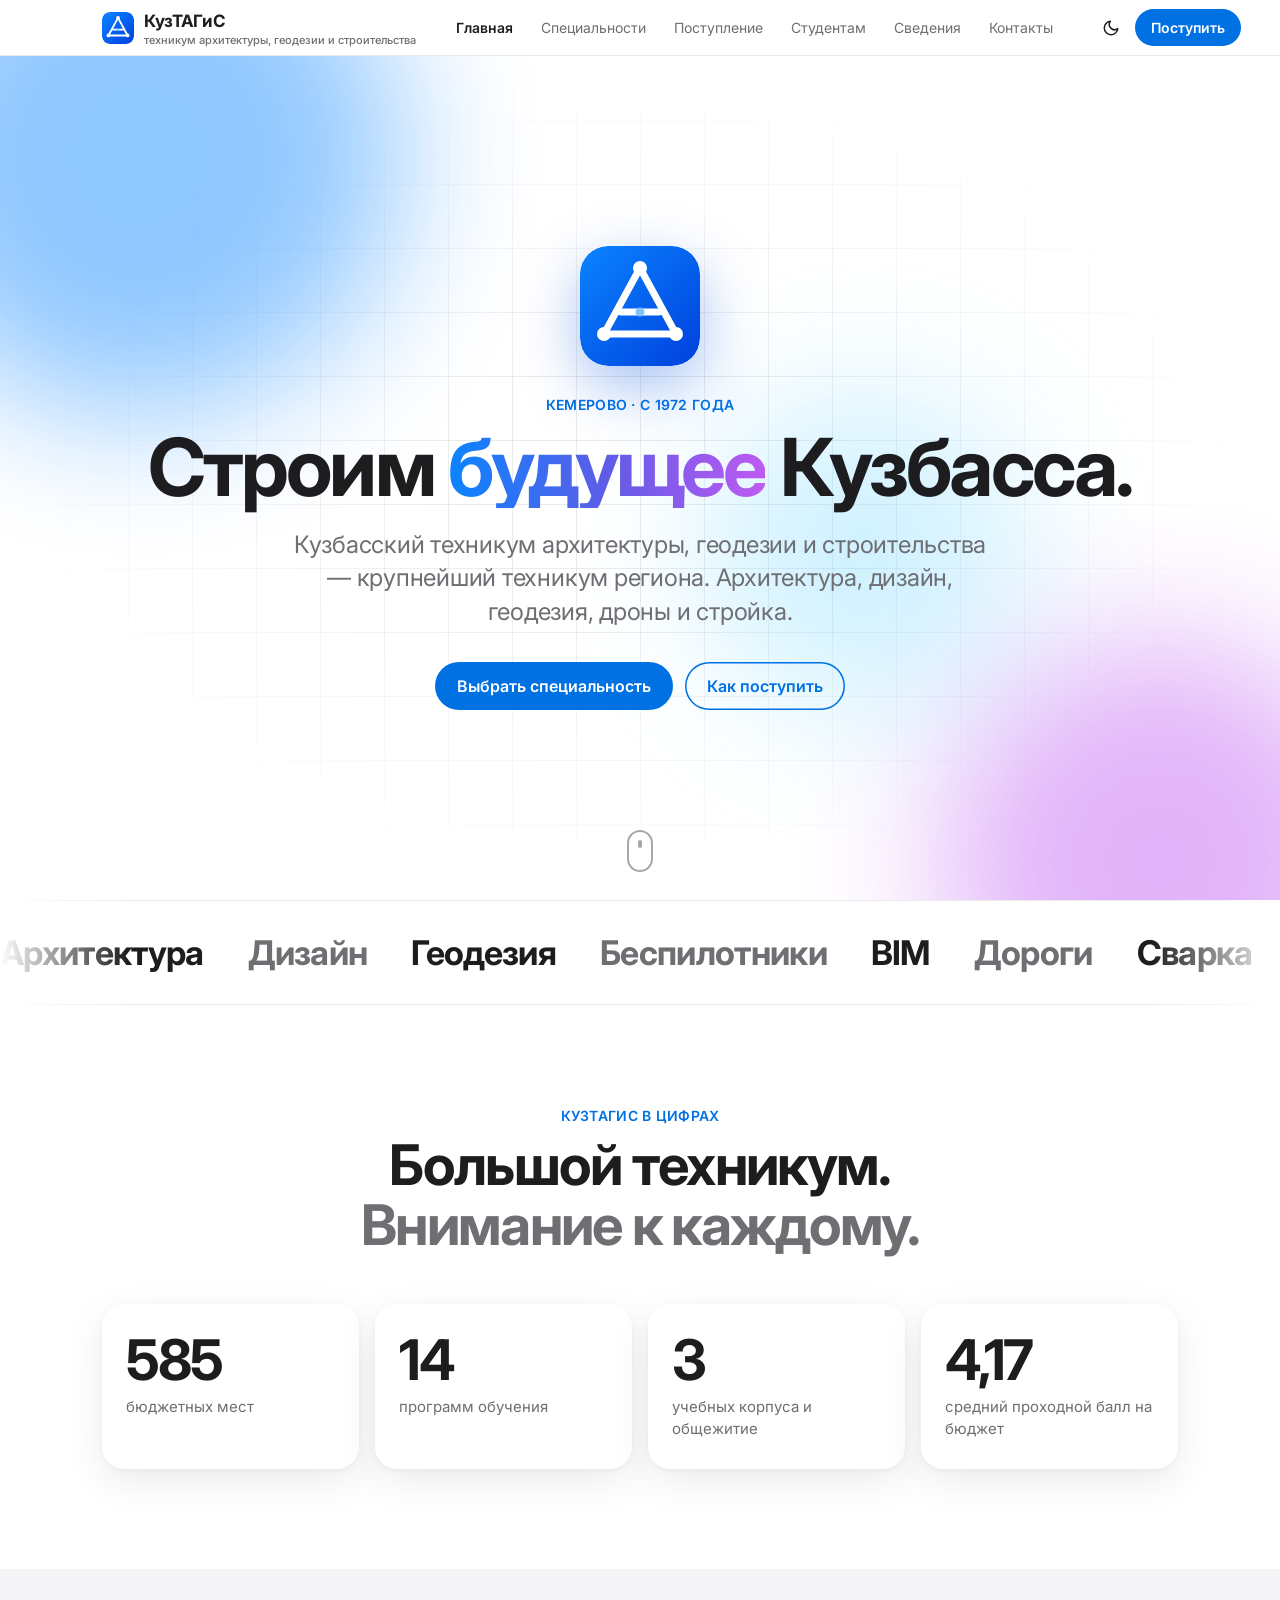
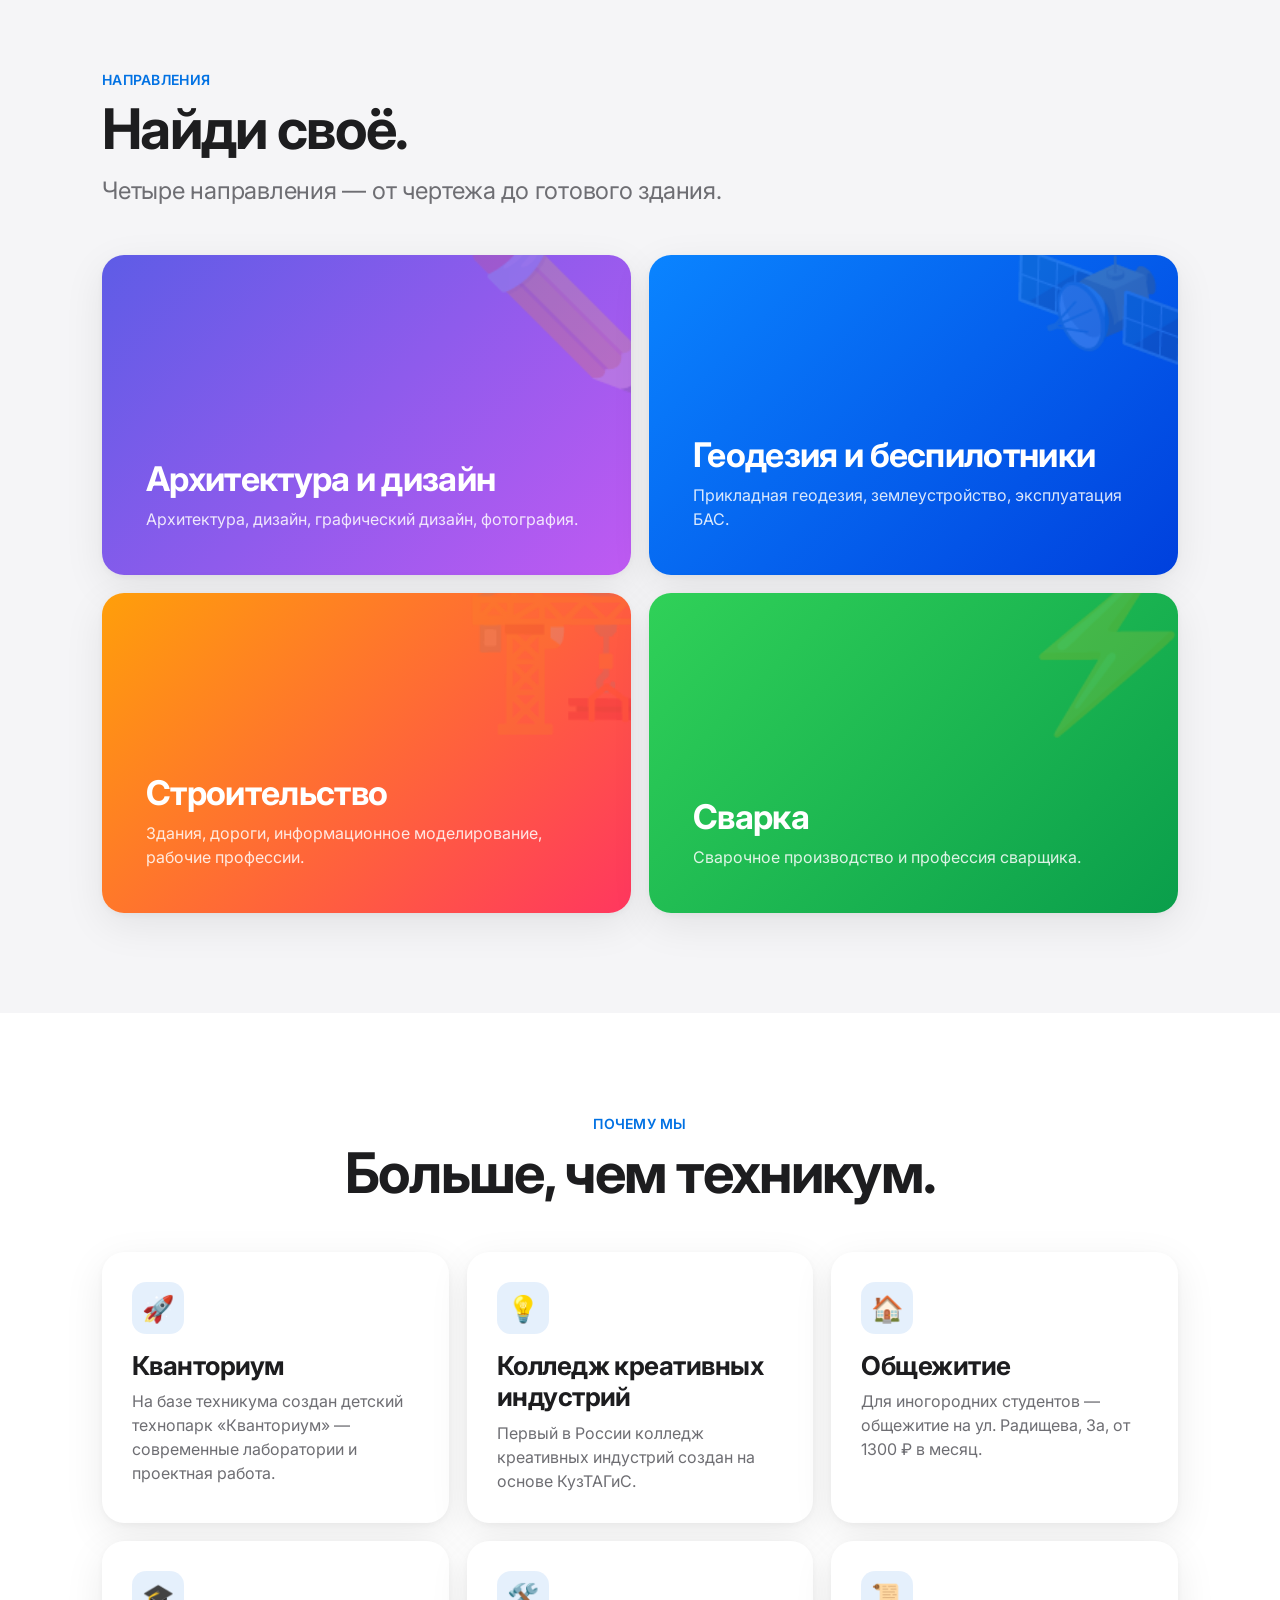
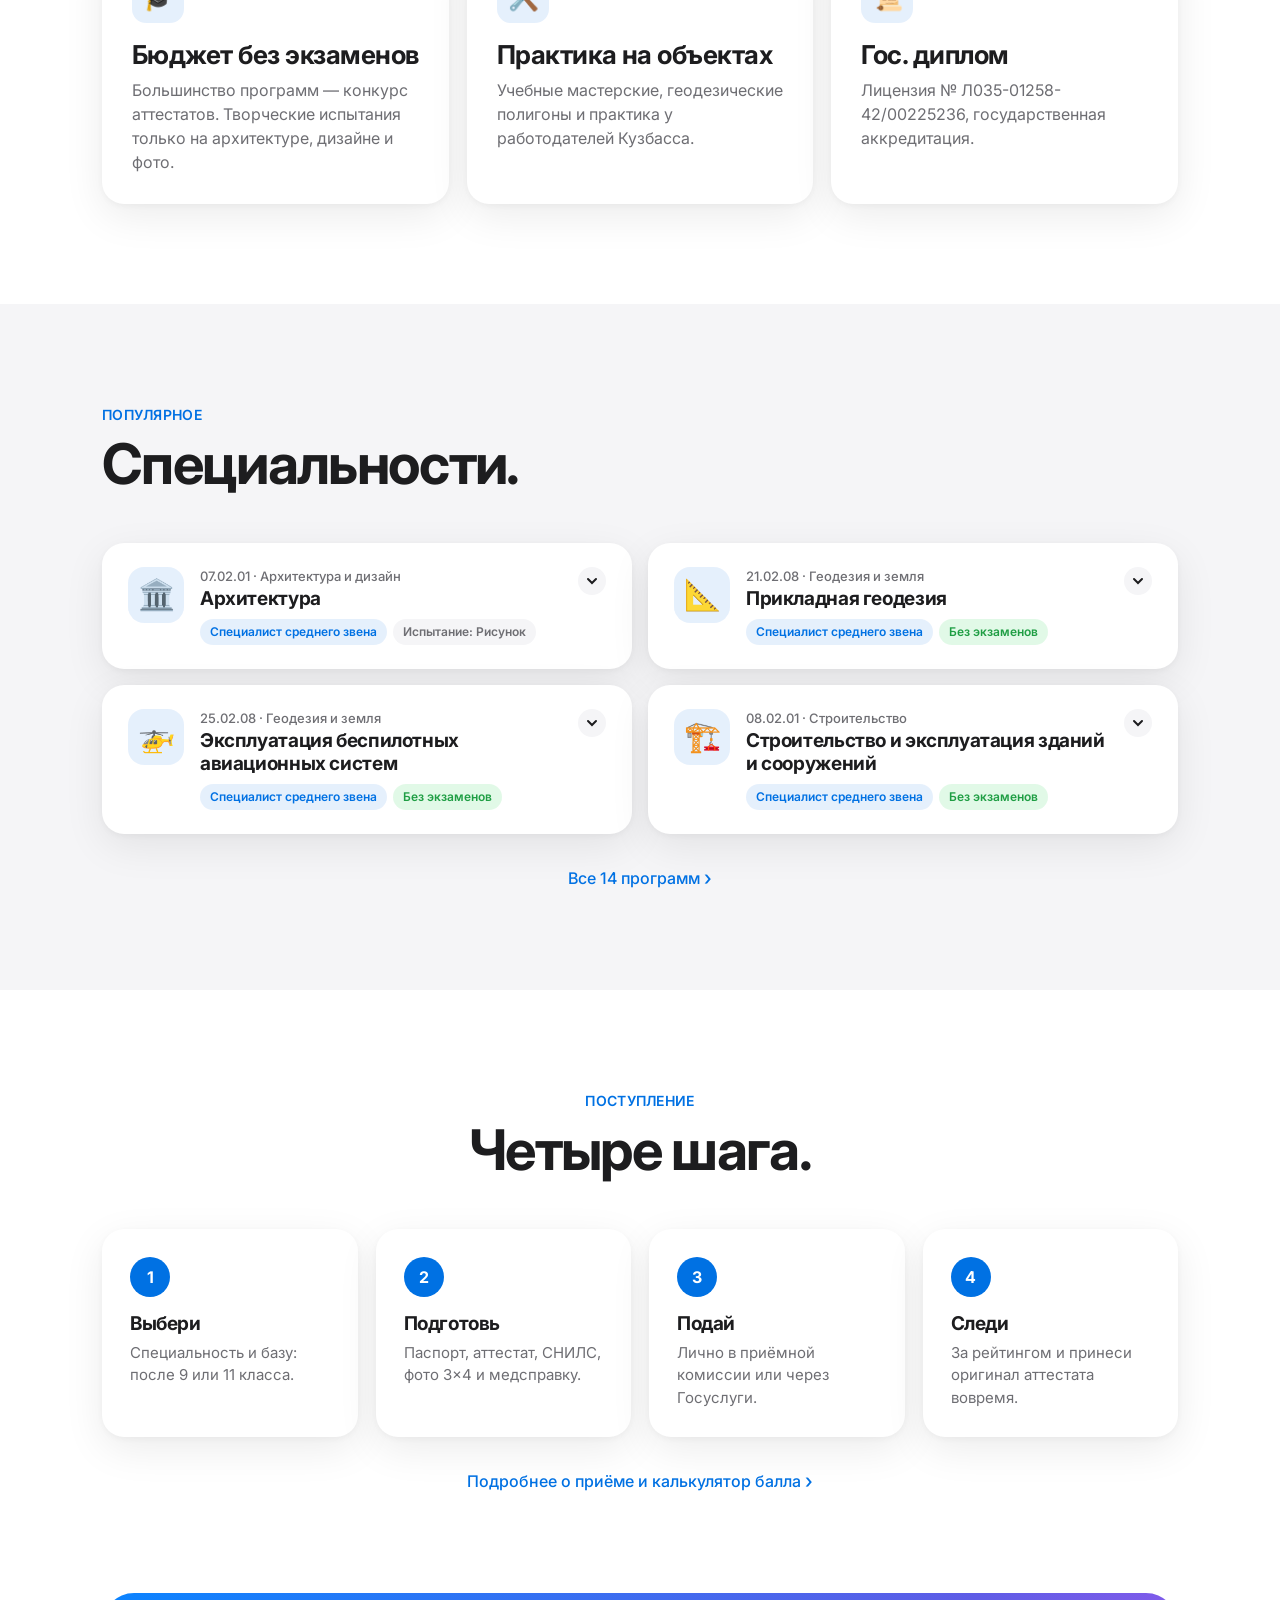
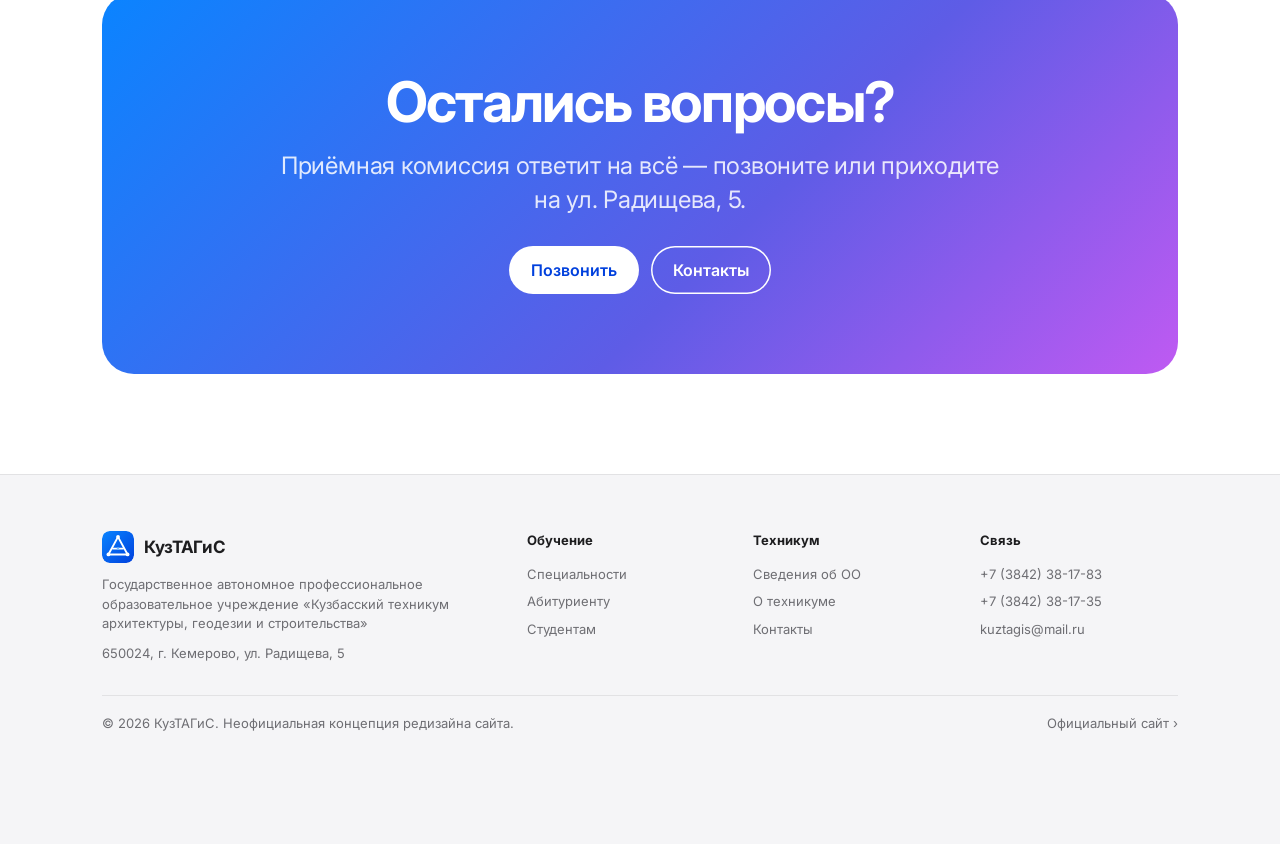
==== kuztagis/index.html @ f6667f1a "Сайт КузТАГиС: редизайн в стиле Apple Co-Authored-By: Claude Opus 5.5 <noreply@anthropic.com> Claude" ====
<!doctype html>
<html lang="ru">
<head>
<meta charset="utf-8">
<meta name="viewport" content="width=device-width,initial-scale=1,viewport-fit=cover">
<title>КузТАГиС — Кузбасский техникум архитектуры, геодезии и строительства</title>
<meta name="description" content="КузТАГиС — крупнейший техникум Кузбасса. 14 программ обучения, 585 бюджетных мест, общежитие. Кемерово, ул. Радищева, 5.">
<meta name="theme-color" content="#0071e3">
<link rel="icon" href="assets/logo.svg" type="image/svg+xml">
<link rel="apple-touch-icon" href="assets/logo.svg">
<link rel="preconnect" href="https://fonts.googleapis.com"><link href="https://fonts.googleapis.com/css2?family=Inter:wght@400;500;600;700&display=swap" rel="stylesheet">
<link rel="stylesheet" href="assets/style.css">
</head>
<body data-page="home">
<main>

<section class="hero">
  <div class="hero-bg"><div class="grid-lines"></div><div class="blob b1"></div><div class="blob b2"></div><div class="blob b3"></div></div>
  <div class="wrap">
    <svg class="hero-logo" viewBox="0 0 120 120" aria-hidden="true">
      <defs><linearGradient id="hg" x1="0" y1="0" x2="1" y2="1"><stop offset="0" stop-color="#0A84FF"/><stop offset="1" stop-color="#0040DD"/></linearGradient></defs>
      <rect width="120" height="120" rx="28" fill="url(#hg)"/>
      <path d="M60 22 L96 88 H24 Z" fill="none" stroke="#fff" stroke-width="7" stroke-linejoin="round" stroke-dasharray="230" stroke-dashoffset="230" style="animation:dash 1.6s cubic-bezier(.22,1,.36,1) .4s forwards"/>
      <path d="M41 66 H79" stroke="#fff" stroke-width="7" stroke-linecap="round" stroke-dasharray="40" stroke-dashoffset="40" style="animation:dash .8s cubic-bezier(.22,1,.36,1) 1.5s forwards"/>
      <circle cx="60" cy="22" r="7" fill="#fff"/><circle cx="24" cy="88" r="7" fill="#fff"/><circle cx="96" cy="88" r="7" fill="#fff"/><circle cx="60" cy="66" r="4.5" fill="#7CC4FF"/>
    </svg>
    <p class="eyebrow rv in">Кемерово · с 1972 года</p>
    <h1 class="words">Строим <span class="grad">будущее</span> Кузбасса.</h1>
    <p class="lead rv in d2">Кузбасский техникум архитектуры, геодезии и строительства — крупнейший техникум региона. Архитектура, дизайн, геодезия, дроны и стройка.</p>
    <div class="cta rv in d3">
      <a class="btn" href="specialnosti.html">Выбрать специальность</a>
      <a class="btn ghost" href="abiturientu.html">Как поступить</a>
    </div>
  </div>
  <div class="scroll-hint" aria-hidden="true"></div>
</section>
<style>@keyframes dash{to{stroke-dashoffset:0}}</style>

<div class="marquee" aria-hidden="true"><div class="track">
  <span>Архитектура</span><span>Дизайн</span><span>Геодезия</span><span>Беспилотники</span><span>BIM</span><span>Дороги</span><span>Сварка</span><span>Фотография</span><span>Землеустройство</span><span>Стройка</span>
  <span>Архитектура</span><span>Дизайн</span><span>Геодезия</span><span>Беспилотники</span><span>BIM</span><span>Дороги</span><span>Сварка</span><span>Фотография</span><span>Землеустройство</span><span>Стройка</span>
</div></div>

<section id="about">
  <div class="wrap">
    <div class="head center rv">
      <p class="eyebrow">КузТАГиС в цифрах</p>
      <h2>Большой техникум.<br><span class="muted">Внимание к каждому.</span></h2>
    </div>
    <div class="stats">
      <div class="stat rv"><b data-count="585">585</b><span>бюджетных мест</span></div>
      <div class="stat rv d1"><b data-count="14">14</b><span>программ обучения</span></div>
      <div class="stat rv d2"><b data-count="3">3</b><span>учебных корпуса и общежитие</span></div>
      <div class="stat rv d3"><b>4,17</b><span>средний проходной балл на бюджет</span></div>
    </div>
  </div>
</section>

<section class="alt">
  <div class="wrap">
    <div class="head rv">
      <p class="eyebrow">Направления</p>
      <h2>Найди своё.</h2>
      <p class="lead" style="margin-top:14px">Четыре направления — от чертежа до готового здания.</p>
    </div>
    <div class="cards two">
      <a href="specialnosti.html#arch" class="card big g2 zoom"><span class="deco">✏️</span><h3>Архитектура и дизайн</h3><p>Архитектура, дизайн, графический дизайн, фотография.</p></a>
      <a href="specialnosti.html#geo" class="card big g1 zoom"><span class="deco">🛰️</span><h3>Геодезия и беспилотники</h3><p>Прикладная геодезия, землеустройство, эксплуатация БАС.</p></a>
      <a href="specialnosti.html#build" class="card big g4 zoom"><span class="deco">🏗️</span><h3>Строительство</h3><p>Здания, дороги, информационное моделирование, рабочие профессии.</p></a>
      <a href="specialnosti.html#weld" class="card big g3 zoom"><span class="deco">⚡</span><h3>Сварка</h3><p>Сварочное производство и профессия сварщика.</p></a>
    </div>
  </div>
</section>

<section>
  <div class="wrap">
    <div class="head center rv">
      <p class="eyebrow">Почему мы</p>
      <h2>Больше, чем техникум.</h2>
    </div>
    <div class="cards">
      <div class="card rv"><div class="ic">🚀</div><h3>Кванториум</h3><p>На базе техникума создан детский технопарк «Кванториум» — современные лаборатории и проектная работа.</p></div>
      <div class="card rv d1"><div class="ic">💡</div><h3>Колледж креативных индустрий</h3><p>Первый в России колледж креативных индустрий создан на основе КузТАГиС.</p></div>
      <div class="card rv d2"><div class="ic">🏠</div><h3>Общежитие</h3><p>Для иногородних студентов — общежитие на ул. Радищева, 3а, от 1300 ₽ в месяц.</p></div>
      <div class="card rv"><div class="ic">🎓</div><h3>Бюджет без экзаменов</h3><p>Большинство программ — конкурс аттестатов. Творческие испытания только на архитектуре, дизайне и фото.</p></div>
      <div class="card rv d1"><div class="ic">🛠️</div><h3>Практика на объектах</h3><p>Учебные мастерские, геодезические полигоны и практика у работодателей Кузбасса.</p></div>
      <div class="card rv d2"><div class="ic">📜</div><h3>Гос. диплом</h3><p>Лицензия № Л035-01258-42/00225236, государственная аккредитация.</p></div>
    </div>
  </div>
</section>

<section class="alt">
  <div class="wrap">
    <div class="head rv">
      <p class="eyebrow">Популярное</p>
      <h2>Специальности.</h2>
    </div>
    <div class="spec-grid" id="topSpecs"></div>
    <p class="center rv" style="margin-top:32px"><a class="link" href="specialnosti.html">Все 14 программ</a></p>
  </div>
</section>

<section>
  <div class="wrap">
    <div class="head center rv"><p class="eyebrow">Поступление</p><h2>Четыре шага.</h2></div>
    <div class="steps">
      <div class="step rv"><h3>Выбери</h3><p>Специальность и базу: после 9 или 11 класса.</p></div>
      <div class="step rv d1"><h3>Подготовь</h3><p>Паспорт, аттестат, СНИЛС, фото 3×4 и медсправку.</p></div>
      <div class="step rv d2"><h3>Подай</h3><p>Лично в приёмной комиссии или через Госуслуги.</p></div>
      <div class="step rv d3"><h3>Следи</h3><p>За рейтингом и принеси оригинал аттестата вовремя.</p></div>
    </div>
    <p class="center rv" style="margin-top:32px"><a class="link" href="abiturientu.html">Подробнее о приёме и калькулятор балла</a></p>
  </div>
</section>

<section style="padding-top:0">
  <div class="wrap">
    <div class="cta-band zoom">
      <h2>Остались вопросы?</h2>
      <p class="lead">Приёмная комиссия ответит на всё — позвоните или приходите на ул. Радищева, 5.</p>
      <div class="cta" style="display:flex;gap:12px;justify-content:center;flex-wrap:wrap">
        <a class="btn" href="tel:+73842381735">Позвонить</a>
        <a class="btn ghost" href="kontakty.html">Контакты</a>
      </div>
    </div>
  </div>
</section>

</main>
<script src="assets/data.js"></script>
<script src="assets/app.js"></script>
<script src="assets/specs.js"></script>
<script>renderSpecs(document.getElementById('topSpecs'),SPECS.filter(s=>['25.02.08','07.02.01','08.02.01','21.02.08'].includes(s.code)));</script>
</body>
</html>
---- kuztagis/assets/style.css ----
/* КузТАГиС — Apple-style */
:root{
  --bg:#ffffff; --bg2:#f5f5f7; --card:#ffffff; --text:#1d1d1f; --muted:#6e6e73;
  --line:rgba(0,0,0,.08); --accent:#0071e3; --accent2:#0040dd; --accent-soft:rgba(0,113,227,.1);
  --glass:rgba(255,255,255,.72); --shadow:0 2px 6px rgba(0,0,0,.04),0 12px 40px rgba(0,0,0,.08);
  --r:22px; --r-sm:14px; --max:1120px; --ease:cubic-bezier(.22,1,.36,1);
  --font:-apple-system,BlinkMacSystemFont,"SF Pro Display","SF Pro Text","Inter","Helvetica Neue",Arial,sans-serif;
}
@media (prefers-color-scheme:dark){
  :root:not([data-theme="light"]){
    --bg:#000; --bg2:#111113; --card:#1c1c1e; --text:#f5f5f7; --muted:#a1a1a6;
    --line:rgba(255,255,255,.1); --accent:#2997ff; --accent-soft:rgba(41,151,255,.15);
    --glass:rgba(22,22,23,.72); --shadow:0 2px 6px rgba(0,0,0,.3),0 12px 40px rgba(0,0,0,.4);
  }
}
:root[data-theme="dark"]{
  --bg:#000; --bg2:#111113; --card:#1c1c1e; --text:#f5f5f7; --muted:#a1a1a6;
  --line:rgba(255,255,255,.1); --accent:#2997ff; --accent-soft:rgba(41,151,255,.15);
  --glass:rgba(22,22,23,.72); --shadow:0 2px 6px rgba(0,0,0,.3),0 12px 40px rgba(0,0,0,.4);
}
*{box-sizing:border-box;margin:0;padding:0}
html{scroll-behavior:smooth;-webkit-text-size-adjust:100%}
body{font-family:var(--font);background:var(--bg);color:var(--text);line-height:1.5;
  -webkit-font-smoothing:antialiased;overflow-x:hidden;transition:background .4s,color .4s}
a{color:inherit;text-decoration:none}
img,svg{display:block;max-width:100%}
button{font:inherit;color:inherit;background:none;border:0;cursor:pointer}
.wrap{max-width:var(--max);margin:0 auto;padding:0 22px}
.muted{color:var(--muted)}
.accent{color:var(--accent)}
.grad{background:linear-gradient(90deg,#0a84ff,#5e5ce6 50%,#bf5af2);-webkit-background-clip:text;background-clip:text;color:transparent}

/* ===== NAV ===== */
.nav{position:fixed;inset:0 0 auto 0;z-index:50;height:56px;background:var(--glass);
  backdrop-filter:saturate(180%) blur(20px);-webkit-backdrop-filter:saturate(180%) blur(20px);
  border-bottom:1px solid var(--line);transition:transform .4s var(--ease)}
.nav .wrap{height:100%;display:flex;align-items:center;gap:28px}
.brand{display:flex;align-items:center;gap:10px;font-weight:700;font-size:17px;letter-spacing:-.02em;flex-shrink:0}
.brand img{width:32px;height:32px;border-radius:8px}
.brand small{display:block;font-weight:500;font-size:11px;color:var(--muted);letter-spacing:0;line-height:1.1}
.nav-links{display:flex;gap:4px;margin-left:auto}
.nav-links a{font-size:14px;padding:7px 12px;border-radius:999px;color:var(--muted);transition:.25s}
.nav-links a:hover{color:var(--text);background:var(--accent-soft)}
.nav-links a.active{color:var(--text);font-weight:600}
.nav-actions{display:flex;gap:6px;align-items:center}
.icon-btn{width:36px;height:36px;border-radius:50%;display:grid;place-items:center;transition:.25s}
.icon-btn:hover{background:var(--accent-soft)}
.icon-btn svg{width:18px;height:18px}
.burger{display:none}
.btn{display:inline-flex;align-items:center;gap:8px;padding:12px 22px;border-radius:999px;font-size:16px;font-weight:600;
  background:var(--accent);color:#fff;transition:transform .3s var(--ease),box-shadow .3s,background .3s}
.btn:hover{transform:scale(1.04);box-shadow:0 8px 24px rgba(0,113,227,.35)}
.btn:active{transform:scale(.97)}
.btn.ghost{background:transparent;color:var(--accent);box-shadow:inset 0 0 0 1.5px var(--accent)}
.btn.ghost:hover{background:var(--accent-soft);box-shadow:inset 0 0 0 1.5px var(--accent)}
.btn.sm{padding:8px 16px;font-size:14px}
.link{color:var(--accent);font-weight:500;display:inline-flex;align-items:center;gap:4px}
.link:after{content:"›";font-size:1.25em;line-height:1;transition:transform .3s var(--ease)}
.link:hover:after{transform:translateX(4px)}

/* mobile sheet menu */
.sheet{position:fixed;inset:0;z-index:60;background:var(--bg);padding:80px 28px 40px;
  opacity:0;pointer-events:none;transform:translateY(-12px);transition:.4s var(--ease);overflow:auto}
.sheet.open{opacity:1;pointer-events:auto;transform:none}
.sheet a{display:block;font-size:30px;font-weight:700;letter-spacing:-.02em;padding:10px 0;border-bottom:1px solid var(--line);
  opacity:0;transform:translateY(10px);transition:.5s var(--ease)}
.sheet.open a{opacity:1;transform:none}
.sheet .close{position:absolute;top:12px;right:16px}

/* bottom tab bar (phone) */
.tabbar{display:none}

/* ===== SECTIONS ===== */
main{padding-top:56px}
section{padding:100px 0}
.alt{background:var(--bg2)}
.eyebrow{font-size:14px;font-weight:600;color:var(--accent);letter-spacing:.02em;margin-bottom:10px;text-transform:uppercase}
h1{font-size:clamp(40px,7vw,80px);line-height:1.04;letter-spacing:-.035em;font-weight:700}
h2{font-size:clamp(32px,5vw,56px);line-height:1.07;letter-spacing:-.03em;font-weight:700}
h3{font-size:clamp(20px,2.4vw,26px);line-height:1.2;letter-spacing:-.02em;font-weight:700}
.lead{font-size:clamp(18px,2.2vw,24px);color:var(--muted);line-height:1.4;letter-spacing:-.01em;max-width:720px}
.center{text-align:center}.center .lead{margin-left:auto;margin-right:auto}
.head{margin-bottom:48px}

/* hero */
.hero{min-height:calc(100svh - 56px);display:flex;align-items:center;position:relative;overflow:hidden;padding:60px 0}
.hero .wrap{position:relative;z-index:2;text-align:center}
.hero-logo{width:120px;height:120px;margin:0 auto 28px;border-radius:28px;box-shadow:0 20px 60px rgba(0,80,220,.35);
  animation:pop 1.2s var(--ease) both}
.hero-logo path,.hero-logo circle{animation:draw 1.8s var(--ease) .3s both}
.hero .lead{margin:20px auto 34px}
.hero .cta{display:flex;gap:12px;justify-content:center;flex-wrap:wrap}
.hero-bg{position:absolute;inset:0;z-index:1;pointer-events:none}
.blob{position:absolute;border-radius:50%;filter:blur(70px);opacity:.45;animation:float 16s ease-in-out infinite}
.blob.b1{width:520px;height:520px;background:#0a84ff;top:-160px;left:-120px}
.blob.b2{width:440px;height:440px;background:#bf5af2;bottom:-180px;right:-100px;animation-delay:-5s}
.blob.b3{width:320px;height:320px;background:#64d2ff;top:40%;left:55%;animation-delay:-9s;opacity:.3}
.grid-lines{position:absolute;inset:0;background-image:linear-gradient(var(--line) 1px,transparent 1px),linear-gradient(90deg,var(--line) 1px,transparent 1px);
  background-size:64px 64px;mask-image:radial-gradient(ellipse at center,#000 20%,transparent 70%);-webkit-mask-image:radial-gradient(ellipse at center,#000 20%,transparent 70%)}
.scroll-hint{position:absolute;bottom:28px;left:50%;transform:translateX(-50%);z-index:2;width:26px;height:42px;border:2px solid var(--muted);border-radius:14px;opacity:.6}
.scroll-hint:after{content:"";position:absolute;left:50%;top:8px;width:4px;height:8px;margin-left:-2px;border-radius:2px;background:var(--muted);animation:wheel 1.8s infinite}

/* page hero (inner pages) */
.page-hero{padding:90px 0 50px;text-align:center}
.page-hero .lead{margin:16px auto 0}

/* stats */
.stats{display:grid;grid-template-columns:repeat(4,1fr);gap:16px}
.stat{background:var(--card);border-radius:var(--r);padding:28px 24px;box-shadow:var(--shadow)}
.stat b{display:block;font-size:clamp(36px,5vw,56px);font-weight:700;letter-spacing:-.04em;line-height:1}
.stat span{color:var(--muted);font-size:15px;display:block;margin-top:8px}

/* cards */
.cards{display:grid;grid-template-columns:repeat(3,1fr);gap:18px}
.cards.two{grid-template-columns:repeat(2,1fr)}
.cards.four{grid-template-columns:repeat(4,1fr)}
.card{background:var(--card);border-radius:var(--r);padding:30px;box-shadow:var(--shadow);position:relative;overflow:hidden;
  transition:transform .5s var(--ease),box-shadow .5s var(--ease)}
.card:hover{transform:translateY(-6px) scale(1.01);box-shadow:0 4px 10px rgba(0,0,0,.05),0 24px 60px rgba(0,0,0,.14)}
.card h3{margin:16px 0 8px}
.card p{color:var(--muted);font-size:16px}
.card .link{margin-top:16px}
.ic{width:52px;height:52px;border-radius:14px;display:grid;place-items:center;font-size:26px;background:var(--accent-soft)}
.ic svg{width:26px;height:26px;stroke:var(--accent)}
.card.big{padding:44px;min-height:320px;display:flex;flex-direction:column;justify-content:flex-end;color:#fff}
.card.big p{color:rgba(255,255,255,.85)}
.card.big h3{font-size:clamp(24px,3vw,34px)}
.g1{background:linear-gradient(135deg,#0a84ff,#0040dd)}
.g2{background:linear-gradient(135deg,#5e5ce6,#bf5af2)}
.g3{background:linear-gradient(135deg,#30d158,#0a9e4b)}
.g4{background:linear-gradient(135deg,#ff9f0a,#ff375f)}
.card.big .deco{position:absolute;top:-30px;right:-30px;font-size:160px;opacity:.18;line-height:1;transition:transform .8s var(--ease)}
.card.big:hover .deco{transform:rotate(-10deg) scale(1.1)}

/* specialty list */
.toolbar{display:flex;gap:14px;align-items:center;flex-wrap:wrap;margin-bottom:28px;position:sticky;top:64px;z-index:5;
  background:var(--glass);backdrop-filter:blur(20px);-webkit-backdrop-filter:blur(20px);padding:10px;border-radius:18px;border:1px solid var(--line)}
.seg{display:inline-flex;background:var(--bg2);border-radius:12px;padding:3px;position:relative}
.seg button{position:relative;z-index:1;padding:8px 16px;border-radius:9px;font-size:14px;font-weight:500;color:var(--muted);transition:color .3s}
.seg button.on{color:var(--text)}
.seg .pill{position:absolute;top:3px;bottom:3px;border-radius:9px;background:var(--card);box-shadow:0 2px 8px rgba(0,0,0,.12);transition:all .45s var(--ease)}
.search{flex:1;min-width:200px;display:flex;align-items:center;gap:8px;background:var(--bg2);border-radius:12px;padding:0 14px}
.search input{flex:1;border:0;background:none;padding:11px 0;font:inherit;font-size:15px;color:var(--text);outline:none}
.search svg{width:16px;height:16px;opacity:.5}
.spec-grid{display:grid;grid-template-columns:repeat(2,1fr);gap:16px}
.spec{background:var(--card);border-radius:var(--r);box-shadow:var(--shadow);overflow:hidden;transition:transform .5s var(--ease),opacity .4s}
.spec.hide{display:none}
.spec summary{list-style:none;cursor:pointer;padding:24px 26px;display:flex;gap:16px;align-items:flex-start}
.spec summary::-webkit-details-marker{display:none}
.spec .emoji{font-size:30px;width:56px;height:56px;border-radius:16px;background:var(--accent-soft);display:grid;place-items:center;flex-shrink:0}
.spec .t{flex:1}
.spec .code{font-size:13px;color:var(--muted);font-weight:500}
.spec h3{font-size:19px;margin:2px 0 8px}
.tags{display:flex;gap:6px;flex-wrap:wrap}
.tag{font-size:12px;font-weight:600;padding:4px 10px;border-radius:999px;background:var(--bg2);color:var(--muted)}
.tag.blue{background:var(--accent-soft);color:var(--accent)}
.tag.green{background:rgba(48,209,88,.14);color:#1f9e44}
.chev{width:28px;height:28px;border-radius:50%;background:var(--bg2);display:grid;place-items:center;transition:transform .4s var(--ease);flex-shrink:0}
.spec[open] .chev{transform:rotate(180deg)}
.spec .body{padding:0 26px 24px 98px;color:var(--muted);font-size:15px;animation:fade .5s var(--ease)}
.spec .facts{display:grid;grid-template-columns:repeat(3,1fr);gap:10px;margin:14px 0}
.spec .facts div{background:var(--bg2);border-radius:12px;padding:10px 12px}
.spec .facts b{display:block;color:var(--text);font-size:18px}
.spec .facts span{font-size:12px}
.empty{text-align:center;padding:60px;color:var(--muted);display:none}

/* steps */
.steps{display:grid;grid-template-columns:repeat(4,1fr);gap:18px;counter-reset:s}
.step{background:var(--card);border-radius:var(--r);padding:28px;box-shadow:var(--shadow);position:relative}
.step:before{counter-increment:s;content:counter(s);display:grid;place-items:center;width:40px;height:40px;border-radius:50%;
  background:var(--accent);color:#fff;font-weight:700;margin-bottom:16px}
.step h3{font-size:19px;margin-bottom:6px}.step p{color:var(--muted);font-size:15px}

/* list rows (iOS settings style) */
.list{background:var(--card);border-radius:var(--r);box-shadow:var(--shadow);overflow:hidden}
.row{display:flex;align-items:center;gap:14px;padding:16px 20px;border-bottom:1px solid var(--line);transition:background .2s}
.row:last-child{border-bottom:0}
.row:hover{background:var(--bg2)}
.row .ic{width:36px;height:36px;border-radius:10px;font-size:18px;flex-shrink:0}
.row .t{flex:1}.row .t b{display:block;font-weight:600}.row .t span{font-size:14px;color:var(--muted)}
.row .arrow{color:var(--muted);font-size:22px}

/* accordion FAQ */
.faq details{border-bottom:1px solid var(--line)}
.faq summary{list-style:none;cursor:pointer;padding:22px 0;font-size:19px;font-weight:600;display:flex;justify-content:space-between;gap:16px}
.faq summary::-webkit-details-marker{display:none}
.faq summary:after{content:"+";font-size:26px;font-weight:300;color:var(--accent);transition:transform .4s var(--ease)}
.faq details[open] summary:after{transform:rotate(45deg)}
.faq p{color:var(--muted);padding:0 0 22px;font-size:16px;animation:fade .5s var(--ease)}

/* calculator */
.calc{background:var(--card);border-radius:var(--r);box-shadow:var(--shadow);padding:32px;display:grid;grid-template-columns:1.3fr 1fr;gap:32px;align-items:center}
.grades{display:grid;grid-template-columns:repeat(3,1fr);gap:12px}
.grade{background:var(--bg2);border-radius:16px;padding:14px;text-align:center}
.grade label{font-size:14px;color:var(--muted);display:block;margin-bottom:8px}
.stepper{display:flex;align-items:center;justify-content:center;gap:12px}
.stepper button{width:34px;height:34px;border-radius:50%;background:var(--card);font-size:20px;box-shadow:0 1px 4px rgba(0,0,0,.1);transition:transform .2s}
.stepper button:active{transform:scale(.88)}
.stepper output{font-size:28px;font-weight:700;min-width:30px}
.result{text-align:center}
.ring{width:190px;height:190px;margin:0 auto 16px;position:relative}
.ring svg{transform:rotate(-90deg)}
.ring circle{fill:none;stroke-width:14}
.ring .bgc{stroke:var(--bg2)}
.ring .fg{stroke:url(#rg);stroke-linecap:round;transition:stroke-dashoffset 1s var(--ease)}
.ring b{position:absolute;inset:0;display:grid;place-items:center;font-size:46px;font-weight:700;letter-spacing:-.03em}
.verdict{font-weight:600;font-size:17px}

/* timeline */
.timeline{position:relative;padding-left:32px}
.timeline:before{content:"";position:absolute;left:9px;top:6px;bottom:6px;width:2px;background:linear-gradient(var(--accent),transparent)}
.tl{position:relative;padding-bottom:30px}
.tl:before{content:"";position:absolute;left:-29px;top:5px;width:14px;height:14px;border-radius:50%;background:var(--bg);border:3px solid var(--accent)}
.tl b{font-size:14px;color:var(--accent)}.tl h3{font-size:20px;margin:2px 0 4px}.tl p{color:var(--muted)}

/* contacts */
.contact-grid{display:grid;grid-template-columns:1fr 1.2fr;gap:22px;align-items:stretch}
.map{border-radius:var(--r);overflow:hidden;box-shadow:var(--shadow);min-height:420px;background:var(--bg2)}
.map iframe{width:100%;height:100%;min-height:420px;border:0;filter:saturate(.9)}
.big-tel{font-size:clamp(26px,3.6vw,40px);font-weight:700;letter-spacing:-.02em}

/* marquee */
.marquee{overflow:hidden;padding:26px 0;border-block:1px solid var(--line);mask-image:linear-gradient(90deg,transparent,#000 10%,#000 90%,transparent);-webkit-mask-image:linear-gradient(90deg,transparent,#000 10%,#000 90%,transparent)}
.marquee .track{display:flex;gap:44px;width:max-content;animation:marq 40s linear infinite;font-size:clamp(22px,3vw,34px);font-weight:700;letter-spacing:-.02em;color:var(--muted)}
.marquee .track span:nth-child(odd){color:var(--text)}

/* CTA banner */
.cta-band{border-radius:32px;padding:clamp(40px,7vw,80px);text-align:center;color:#fff;background:linear-gradient(135deg,#0a84ff,#5e5ce6 60%,#bf5af2);position:relative;overflow:hidden}
.cta-band .lead{color:rgba(255,255,255,.85);margin:16px auto 30px}
.cta-band .btn{background:#fff;color:#0040dd}
.cta-band .btn.ghost{background:transparent;color:#fff;box-shadow:inset 0 0 0 1.5px #fff}

/* footer */
footer{background:var(--bg2);padding:56px 0 110px;font-size:13px;color:var(--muted);border-top:1px solid var(--line)}
.foot{display:grid;grid-template-columns:2fr 1fr 1fr 1fr;gap:28px;margin-bottom:32px}
.foot h4{color:var(--text);font-size:13px;margin-bottom:10px}
.foot a{display:block;padding:4px 0}.foot a:hover{color:var(--text)}
.foot .brand{margin-bottom:12px;color:var(--text)}
.legal{border-top:1px solid var(--line);padding-top:18px;display:flex;justify-content:space-between;gap:12px;flex-wrap:wrap}

/* reveal animations */
.rv{opacity:0;transform:translateY(40px);transition:opacity 1s var(--ease),transform 1s var(--ease)}
.rv.in{opacity:1;transform:none}
.rv.d1{transition-delay:.08s}.rv.d2{transition-delay:.16s}.rv.d3{transition-delay:.24s}
.zoom{opacity:0;transform:scale(.92);transition:opacity 1.1s var(--ease),transform 1.1s var(--ease)}
.zoom.in{opacity:1;transform:none}
.words span{display:inline-block;opacity:0;transform:translateY(.5em);filter:blur(8px);animation:word .9s var(--ease) forwards}

@keyframes pop{from{opacity:0;transform:scale(.6) rotate(-8deg)}to{opacity:1;transform:none}}
@keyframes draw{from{opacity:0}to{opacity:1}}
@keyframes word{to{opacity:1;transform:none;filter:none}}
@keyframes float{0%,100%{transform:translate(0,0) scale(1)}33%{transform:translate(60px,-40px) scale(1.1)}66%{transform:translate(-40px,30px) scale(.95)}}
@keyframes wheel{0%{opacity:0;transform:translateY(0)}30%{opacity:1}100%{opacity:0;transform:translateY(12px)}}
@keyframes fade{from{opacity:0;transform:translateY(-6px)}to{opacity:1;transform:none}}
@keyframes marq{to{transform:translateX(-50%)}}

/* progress bar */
.progress{position:fixed;top:0;left:0;height:2px;background:var(--accent);z-index:70;width:0;transition:width .1s linear}

/* ===== RESPONSIVE ===== */
@media (max-width:980px){
  .nav-links{display:none}.burger{display:grid}
  .cards,.cards.four{grid-template-columns:repeat(2,1fr)}
  .steps{grid-template-columns:repeat(2,1fr)}
  .stats{grid-template-columns:repeat(2,1fr)}
  .foot{grid-template-columns:1fr 1fr}
  .calc,.contact-grid{grid-template-columns:1fr}
}
@media (max-width:700px){
  section{padding:70px 0}
  .wrap{padding:0 16px}
  .cards,.cards.two,.cards.four,.spec-grid,.steps{grid-template-columns:1fr}
  .card{padding:24px}.card.big{padding:30px;min-height:240px}
  .spec .body{padding:0 20px 22px}
  .spec summary{padding:20px}
  .spec .facts{grid-template-columns:1fr 1fr 1fr}
  .grades{grid-template-columns:repeat(2,1fr)}
  .toolbar{top:60px}
  .seg{width:100%}.seg button{flex:1;padding:8px 6px;font-size:13px}
  .brand small{display:none}
  .nav .btn{display:none}
  .tabbar{display:flex;position:fixed;bottom:0;left:0;right:0;z-index:50;background:var(--glass);
    backdrop-filter:saturate(180%) blur(20px);-webkit-backdrop-filter:saturate(180%) blur(20px);
    border-top:1px solid var(--line);padding:6px 4px calc(6px + env(safe-area-inset-bottom))}
  .tabbar a{flex:1;display:flex;flex-direction:column;align-items:center;gap:2px;font-size:10px;font-weight:500;color:var(--muted);padding:4px 0;transition:color .2s}
  .tabbar a svg{width:24px;height:24px}
  .tabbar a.active{color:var(--accent)}
  .foot{grid-template-columns:1fr}
  .stat{padding:20px}
}
@media (prefers-reduced-motion:reduce){
  *,*:before,*:after{animation:none!important;transition:none!important}
  .rv,.zoom{opacity:1;transform:none}
}
.seg.scroll{max-width:100%;overflow-x:auto;scrollbar-width:none;-webkit-overflow-scrolling:touch}
.seg.scroll::-webkit-scrollbar{display:none}
.seg.scroll button{white-space:nowrap;flex:none!important}
@media (max-width:700px){.scroll-hint{display:none}}
@media (max-width:700px){.grades{grid-template-columns:repeat(3,1fr);gap:8px}.grade{padding:12px 4px}
.stepper{flex-direction:column;gap:6px}.stepper button:first-child{order:3}.calc{padding:20px}}
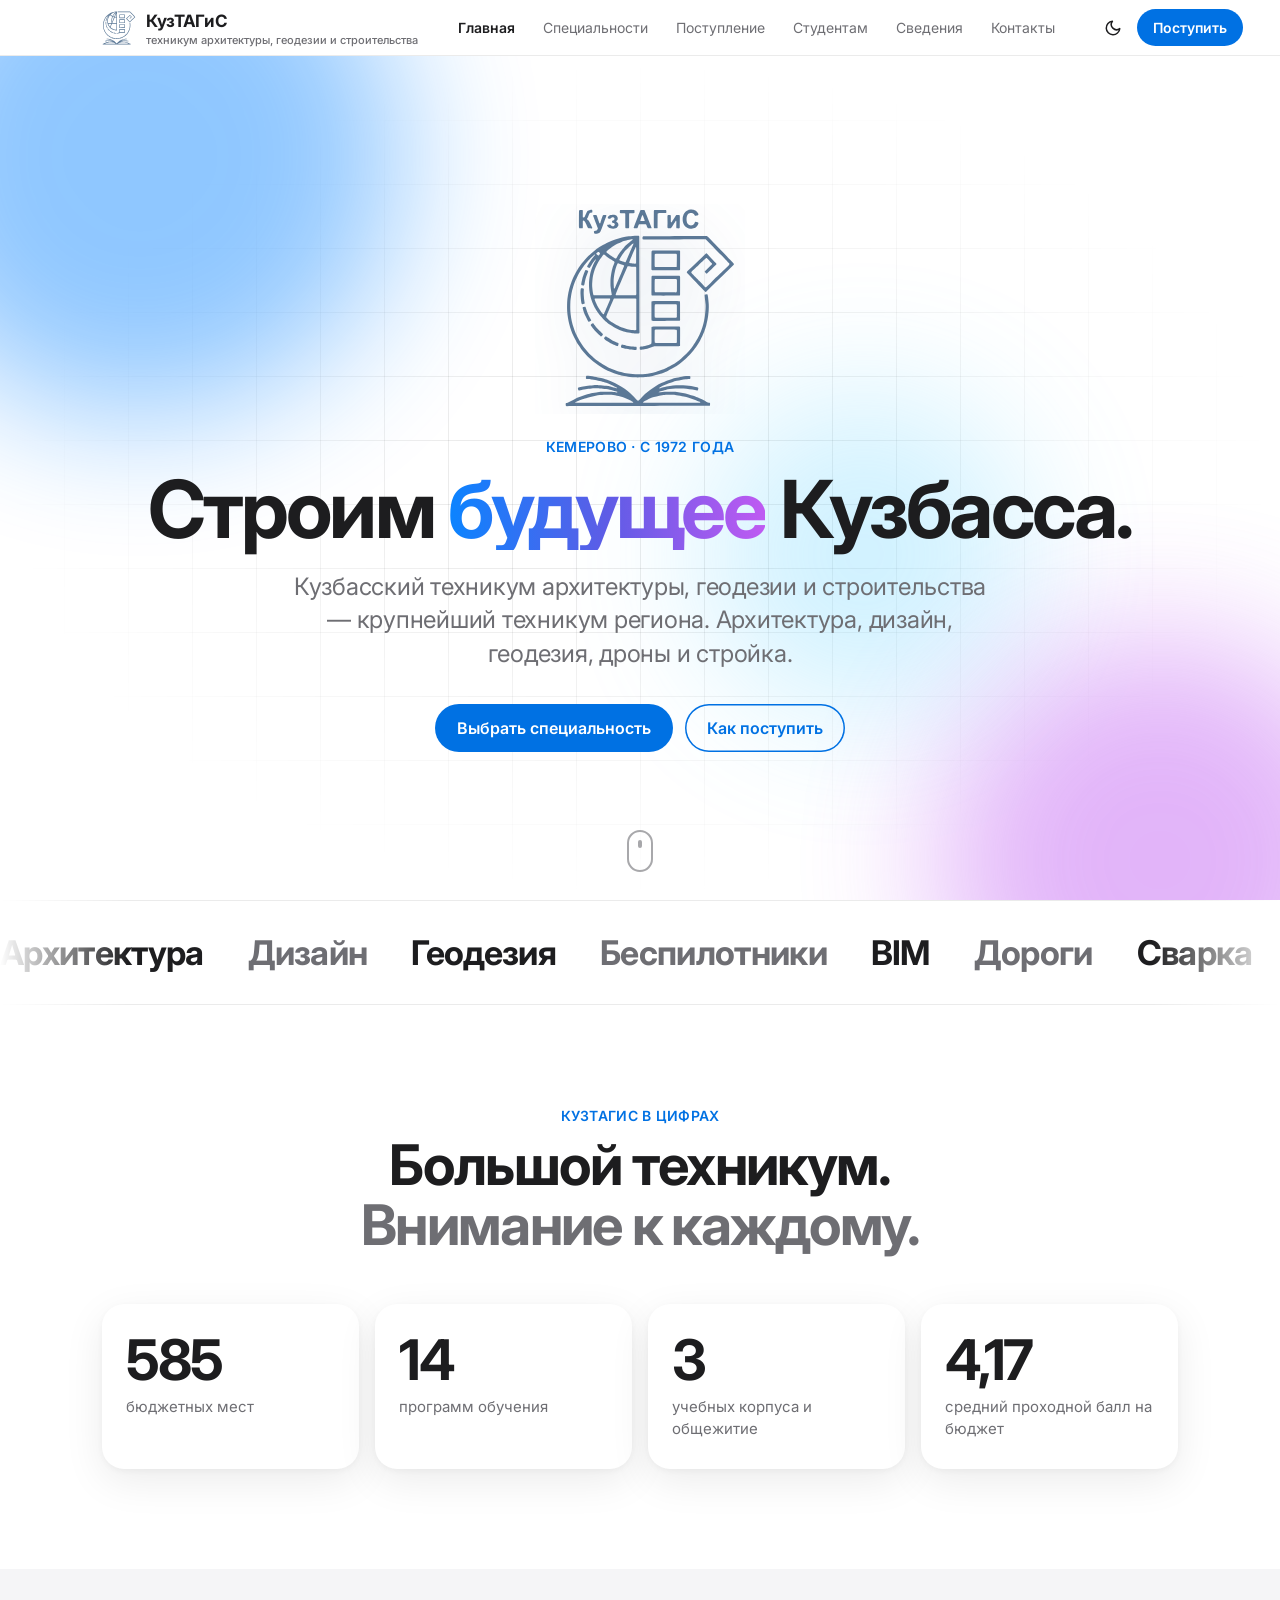
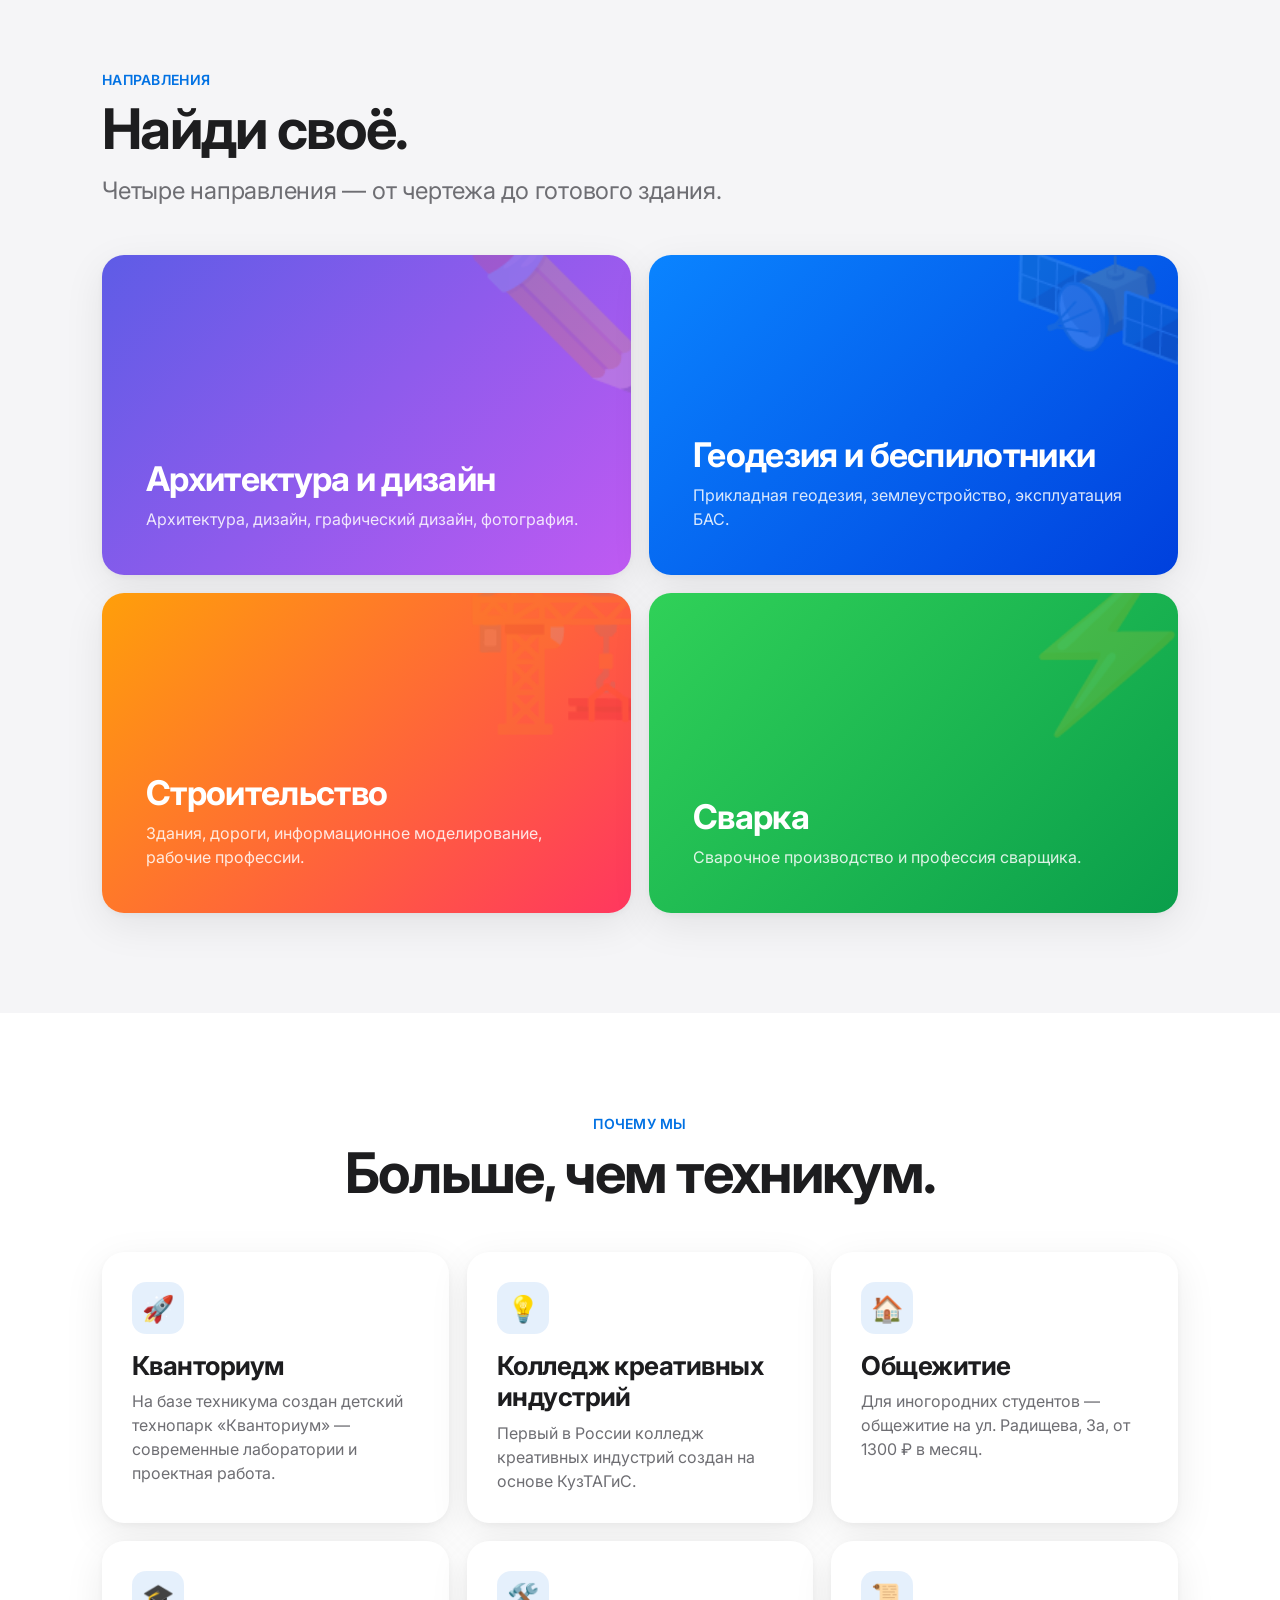
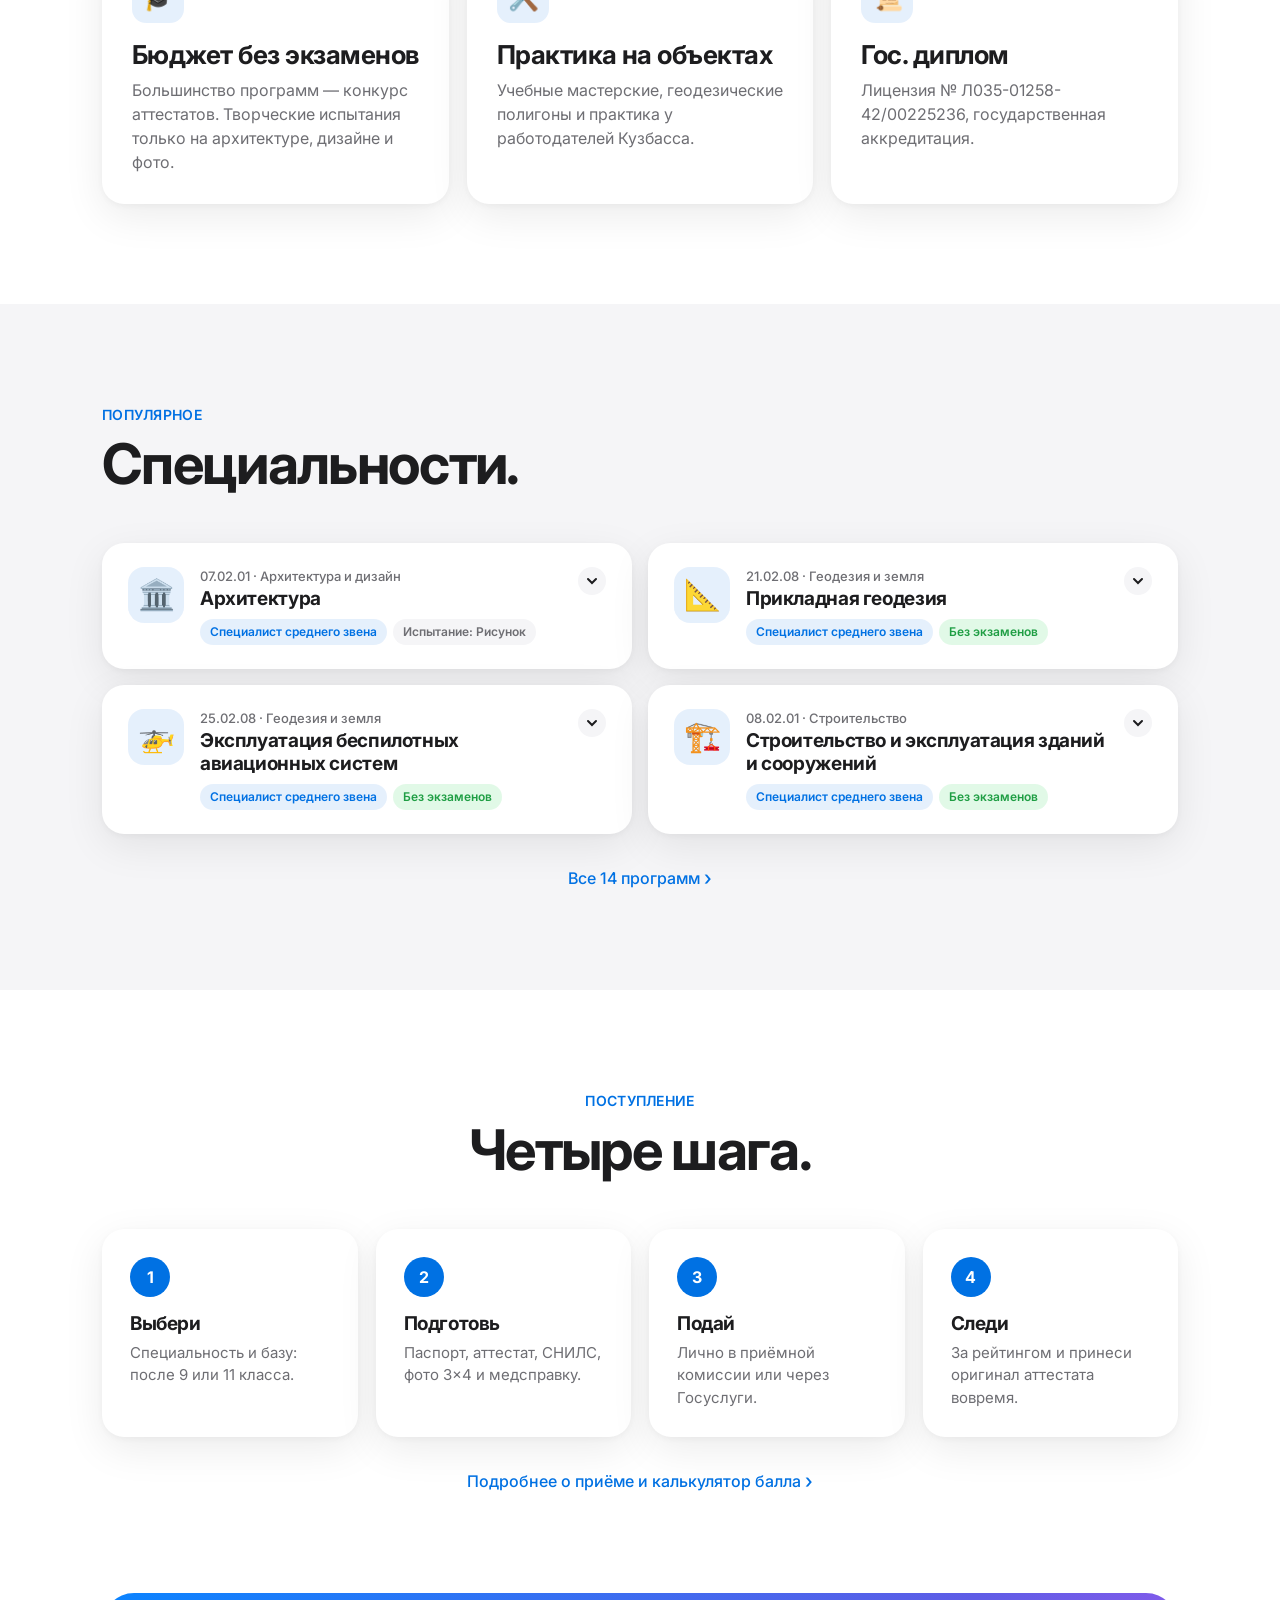
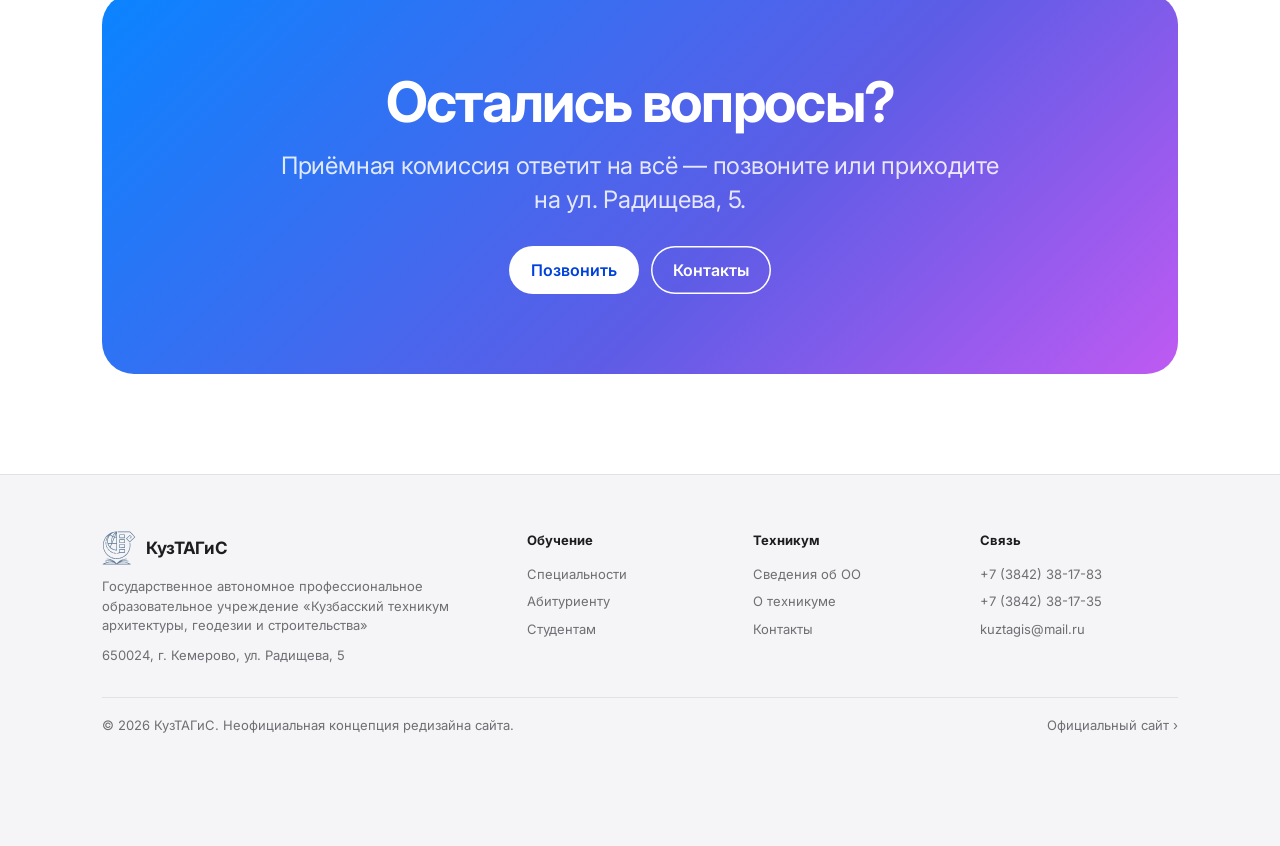
==== commit 5fc24df9: "Сайт КузТАГиС: настоящий логотип техникума в векторе Co-Authored-By: Claude Opus 5.5 <noreply@anthro" ====
--- a/kuztagis/index.html
+++ b/kuztagis/index.html
@@ -17,13 +17,7 @@
 <section class="hero">
   <div class="hero-bg"><div class="grid-lines"></div><div class="blob b1"></div><div class="blob b2"></div><div class="blob b3"></div></div>
   <div class="wrap">
-    <svg class="hero-logo" viewBox="0 0 120 120" aria-hidden="true">
-      <defs><linearGradient id="hg" x1="0" y1="0" x2="1" y2="1"><stop offset="0" stop-color="#0A84FF"/><stop offset="1" stop-color="#0040DD"/></linearGradient></defs>
-      <rect width="120" height="120" rx="28" fill="url(#hg)"/>
-      <path d="M60 22 L96 88 H24 Z" fill="none" stroke="#fff" stroke-width="7" stroke-linejoin="round" stroke-dasharray="230" stroke-dashoffset="230" style="animation:dash 1.6s cubic-bezier(.22,1,.36,1) .4s forwards"/>
-      <path d="M41 66 H79" stroke="#fff" stroke-width="7" stroke-linecap="round" stroke-dasharray="40" stroke-dashoffset="40" style="animation:dash .8s cubic-bezier(.22,1,.36,1) 1.5s forwards"/>
-      <circle cx="60" cy="22" r="7" fill="#fff"/><circle cx="24" cy="88" r="7" fill="#fff"/><circle cx="96" cy="88" r="7" fill="#fff"/><circle cx="60" cy="66" r="4.5" fill="#7CC4FF"/>
-    </svg>
+    <svg class="hero-logo" viewBox="0 0 320 320" role="img" aria-label="Логотип КузТАГиС"><path fill="currentColor" fill-rule="evenodd" d="M266.80 304.50C266.80 304.16 266.76 303.78 266.65 303.50C266.53 303.24 266.36 302.95 266.09 302.87C265.56 302.70 264.30 302.84 263.50 302.49C262.15 301.90 259.89 300.29 258.00 299.33C255.85 298.24 253.10 296.99 250.60 295.94C247.82 294.78 243.98 293.31 241.30 292.34C239.06 291.53 236.48 290.70 234.50 290.12C232.82 289.63 231.11 289.24 229.40 288.87C227.10 288.37 223.58 287.58 220.70 287.12C217.85 286.67 214.35 286.33 212.10 286.12C210.47 285.98 208.83 285.91 207.20 285.91C204.73 285.91 199.93 285.94 197.30 286.12C195.32 286.25 192.94 286.79 191.40 286.97C190.29 287.09 188.05 287.16 188.05 287.16C188.05 287.16 188.48 286.54 188.80 286.37C189.39 286.06 190.64 285.56 191.60 285.27C193.30 284.75 196.68 283.80 199.00 283.27C201.15 282.77 203.32 282.36 205.50 282.05C208.02 281.69 211.30 281.28 214.10 281.11C216.83 280.94 219.57 280.94 222.30 281.00C225.08 281.07 227.98 281.23 230.80 281.52C233.72 281.83 237.13 282.36 239.80 282.83C242.15 283.24 245.50 284.11 246.80 284.34C247.06 284.39 247.59 284.25 247.59 284.25C247.59 284.25 248.18 283.67 248.32 283.30C248.55 282.74 248.89 281.44 248.92 280.90C248.93 280.58 248.71 280.27 248.48 280.06C248.21 279.80 247.74 279.48 247.30 279.39C244.99 278.88 238.20 277.56 234.60 277.03C231.65 276.60 228.68 276.34 225.70 276.22C222.42 276.08 218.25 276.05 214.90 276.21C211.79 276.35 208.68 276.68 205.60 277.15C202.38 277.63 198.18 278.52 195.60 279.13C193.74 279.57 191.22 280.51 190.10 280.78C189.70 280.87 188.88 280.71 188.88 280.71C188.88 280.71 188.90 280.45 188.98 280.35C189.10 280.21 189.37 280.01 189.60 279.89C190.89 279.21 194.30 277.38 196.70 276.27C199.09 275.16 201.92 274.02 204.00 273.21C205.71 272.55 207.45 271.97 209.20 271.44C211.25 270.82 214.05 270.05 216.30 269.49C218.42 268.97 220.55 268.50 222.70 268.13C224.93 267.73 227.50 267.38 229.70 267.13C231.76 266.91 235.90 266.66 235.90 266.66C235.90 266.66 236.56 266.17 236.69 265.80C236.84 265.37 236.81 264.63 236.78 264.10C236.76 263.60 236.53 262.61 236.53 262.61C236.53 262.61 235.98 261.94 235.60 261.92C234.54 261.85 231.99 262.05 230.20 262.22C228.20 262.41 225.78 262.67 223.60 263.05C220.83 263.52 215.92 264.57 213.60 265.09C212.28 265.39 210.98 265.76 209.70 266.18C207.55 266.88 203.57 268.16 200.70 269.27C197.92 270.36 195.19 271.58 192.50 272.88C189.77 274.21 186.94 275.63 184.30 277.24C181.43 278.98 178.02 281.35 175.30 283.36C172.78 285.23 169.85 287.73 168.00 289.32C166.68 290.46 165.43 291.67 164.22 292.92C162.62 294.56 159.57 298.03 158.40 299.20C158.07 299.53 157.20 299.93 157.20 299.93C157.20 299.93 156.47 299.66 156.20 299.39C154.85 298.07 151.56 294.37 149.10 292.01C146.60 289.60 143.86 287.11 141.19 284.98C138.61 282.93 135.89 281.04 133.10 279.27C129.97 277.29 125.78 274.83 122.40 273.11C119.29 271.53 115.32 269.99 112.80 268.98C110.99 268.25 109.16 267.60 107.30 267.01C105.30 266.37 102.99 265.68 100.80 265.16C98.02 264.51 94.03 263.58 90.60 263.06C86.98 262.52 81.18 262.05 79.10 261.90C78.77 261.88 78.14 262.17 78.14 262.17C78.14 262.17 77.77 262.69 77.73 263.00C77.65 263.60 77.54 265.19 77.64 265.80C77.70 266.16 78.31 266.67 78.31 266.67C78.31 266.67 84.58 267.19 86.80 267.43C88.41 267.61 90.01 267.82 91.60 268.13C93.90 268.57 98.40 269.58 100.60 270.11C102.02 270.46 103.41 270.89 104.80 271.34C106.77 271.99 110.32 273.19 112.40 273.98C114.07 274.62 115.69 275.36 117.30 276.14C119.27 277.08 122.90 278.96 124.20 279.65C124.51 279.81 124.89 280.07 125.07 280.24C125.20 280.36 125.30 280.71 125.30 280.71C125.30 280.71 124.56 280.89 124.20 280.81C122.48 280.39 117.58 278.84 115.00 278.23C112.93 277.73 110.82 277.37 108.70 277.12C105.72 276.77 100.38 276.28 97.10 276.11C94.40 275.97 91.70 275.95 89.00 276.12C85.83 276.31 81.37 276.79 78.10 277.25C75.18 277.66 71.37 278.45 69.40 278.87C68.35 279.09 66.94 279.52 66.30 279.74C66.03 279.83 65.57 280.16 65.57 280.16C65.57 280.16 65.30 280.64 65.34 280.90C65.41 281.47 65.82 283.04 66.02 283.60C66.11 283.86 66.52 284.26 66.52 284.26C66.52 284.26 67.38 284.40 67.80 284.32C68.75 284.14 70.72 283.48 72.20 283.17C73.77 282.84 75.53 282.56 77.20 282.33C79.53 282.01 83.32 281.47 86.20 281.23C88.96 281.01 92.42 280.94 94.50 280.90C95.90 280.88 97.30 280.90 98.70 281.01C101.00 281.20 105.77 281.70 108.30 282.03C110.18 282.28 112.05 282.60 113.90 283.02C116.32 283.57 120.90 284.80 122.80 285.34C123.65 285.58 124.82 286.01 125.29 286.27C125.51 286.39 125.67 286.91 125.67 286.91C125.67 286.91 124.76 287.13 124.30 287.08C122.90 286.96 119.32 286.33 117.30 286.13C115.61 285.97 113.90 285.91 112.20 285.91C109.65 285.90 105.12 285.91 102.00 286.11C99.15 286.29 95.85 286.77 93.50 287.09C91.62 287.35 89.63 287.71 87.90 288.07C86.29 288.40 84.69 288.80 83.10 289.23C81.15 289.75 78.47 290.44 76.20 291.18C73.63 292.01 70.25 293.24 67.70 294.21C65.41 295.08 63.12 295.95 60.90 297.00C57.90 298.41 51.95 301.66 49.70 302.70C48.99 303.04 47.89 303.05 47.41 303.28C47.11 303.43 46.90 303.77 46.84 304.10C46.74 304.62 46.75 305.81 46.80 306.40C46.84 306.83 47.16 307.66 47.16 307.66C47.16 307.66 47.90 308.00 48.30 308.00C84.66 307.99 229.00 307.68 265.30 307.58C265.57 307.58 265.87 307.53 266.09 307.42C266.31 307.30 266.56 307.13 266.62 306.89C266.74 306.41 266.79 305.06 266.80 304.50ZM164.59 302.49C164.59 302.49 164.76 302.12 164.91 302.00C165.37 301.64 166.47 300.83 167.30 300.33C168.26 299.74 169.55 299.06 170.70 298.48C172.08 297.78 173.93 296.84 175.60 296.15C177.37 295.43 179.37 294.70 181.30 294.14C183.62 293.46 186.80 292.61 189.50 292.09C192.14 291.59 195.55 291.25 197.50 291.03C198.73 290.90 199.96 290.83 201.20 290.80C203.02 290.76 206.03 290.72 208.40 290.81C210.74 290.89 213.08 291.01 215.40 291.32C218.45 291.73 223.57 292.63 226.70 293.27C229.23 293.78 231.73 294.44 234.20 295.18C236.92 295.98 240.20 297.07 243.00 298.11C245.70 299.11 249.50 300.70 251.00 301.40C251.41 301.59 252.00 302.29 252.00 302.29C252.00 302.29 251.77 302.64 251.77 302.64C251.77 302.64 251.33 302.79 251.10 302.79C236.72 302.83 179.88 302.90 165.50 302.90C165.27 302.90 164.83 302.81 164.83 302.81C164.83 302.81 164.59 302.49 164.59 302.49ZM61.15 302.68C61.15 302.68 61.45 302.17 61.70 302.04C62.86 301.47 66.33 299.95 68.10 299.21C69.48 298.63 70.88 298.09 72.30 297.60C74.30 296.92 77.46 295.81 80.10 295.10C83.47 294.19 88.35 292.86 92.50 292.15C96.63 291.43 101.47 291.02 105.00 290.80C107.89 290.62 111.33 290.73 113.70 290.81C115.54 290.86 117.37 291.02 119.20 291.22C121.05 291.43 122.98 291.73 124.80 292.06C126.58 292.39 128.36 292.74 130.10 293.22C132.00 293.74 134.21 294.42 136.20 295.18C138.38 296.02 141.08 297.20 143.20 298.24C145.15 299.20 147.80 300.72 148.90 301.41C149.27 301.65 149.80 302.39 149.80 302.39C149.80 302.39 149.39 302.86 149.39 302.86C149.39 302.86 148.67 303.00 148.30 303.00C133.65 303.03 61.51 303.03 61.51 303.03C61.51 303.03 61.15 302.68 61.15 302.68ZM130.98 217.20C130.90 217.56 131.17 218.28 131.17 218.28C131.17 218.28 131.68 218.78 132.00 218.89C133.32 219.29 137.03 220.27 139.10 220.73C140.85 221.12 142.62 221.44 144.40 221.65C146.83 221.92 152.01 222.32 153.70 222.39C154.01 222.40 154.56 222.05 154.56 222.05C154.56 222.05 154.92 221.58 154.94 221.30C154.98 220.68 154.89 218.90 154.80 218.30C154.76 218.06 154.56 217.84 154.37 217.70C154.19 217.56 153.94 217.47 153.70 217.44C152.05 217.28 146.87 217.00 144.50 216.72C142.82 216.53 141.15 216.18 139.50 215.81C137.57 215.38 132.90 214.15 132.90 214.15C132.90 214.15 132.21 214.34 132.03 214.62C131.71 215.13 131.12 216.59 130.98 217.20ZM105.32 204.40C105.15 204.72 105.30 205.49 105.30 205.49C105.30 205.49 106.20 206.34 106.70 206.71C107.52 207.30 108.99 208.36 110.20 209.09C111.92 210.13 114.67 211.79 117.00 212.97C119.47 214.21 123.52 215.94 125.00 216.53C125.28 216.64 125.89 216.52 125.89 216.52C125.89 216.52 126.45 216.17 126.59 215.89C126.85 215.32 127.50 213.10 127.50 213.10C127.50 213.10 127.07 212.14 127.07 212.14C127.07 212.14 124.87 211.28 123.80 210.77C122.10 209.97 119.13 208.59 116.90 207.31C114.37 205.86 110.12 202.99 108.60 202.07C108.36 201.92 108.05 201.80 107.80 201.78C107.57 201.76 107.29 201.76 107.13 201.93C106.71 202.36 105.62 203.81 105.32 204.40ZM159.62 220.70C159.65 221.04 159.74 221.44 159.90 221.68C160.06 221.91 160.32 222.13 160.60 222.14C161.47 222.15 163.62 222.04 165.10 221.77C167.20 221.37 170.55 220.56 173.20 219.78C175.84 219.00 179.38 217.59 181.00 217.08C181.61 216.89 182.26 216.72 182.90 216.72C189.28 216.65 213.05 216.73 219.30 216.68C219.67 216.68 220.12 216.56 220.40 216.43C220.63 216.32 220.83 216.11 220.95 215.89C221.07 215.67 221.10 215.37 221.10 215.10C221.12 210.53 221.13 193.13 221.10 188.50C221.10 188.10 220.89 187.31 220.89 187.31C220.89 187.31 220.36 186.73 220.00 186.72C213.70 186.59 190.07 186.49 183.10 186.52C181.46 186.53 179.11 186.73 178.21 186.88C177.96 186.92 177.80 187.19 177.68 187.41C177.56 187.63 177.51 187.93 177.51 188.20C177.49 191.67 177.60 204.12 177.57 208.20C177.56 209.70 177.34 212.70 177.34 212.70C177.34 212.70 176.59 213.48 176.10 213.68C174.88 214.17 171.82 215.13 170.00 215.65C168.42 216.11 166.80 216.52 165.20 216.82C163.61 217.11 160.40 217.42 160.40 217.42C160.40 217.42 159.57 218.40 159.57 218.40C159.57 218.40 159.56 220.15 159.62 220.70ZM182.63 192.10C182.75 191.87 182.99 191.67 183.20 191.56C183.41 191.45 183.66 191.42 183.90 191.42C189.12 191.41 209.24 191.46 214.50 191.50C214.83 191.50 215.24 191.55 215.49 191.67C215.71 191.78 215.90 191.98 216.01 192.21C216.13 192.45 216.19 192.80 216.20 193.10C216.23 196.05 216.24 206.89 216.20 209.90C216.19 210.34 216.07 210.89 215.93 211.19C215.83 211.41 215.61 211.57 215.39 211.67C215.17 211.78 214.87 211.80 214.60 211.80C209.40 211.82 189.46 211.84 184.20 211.80C183.80 211.80 183.29 211.70 183.01 211.57C182.80 211.46 182.63 211.23 182.57 211.00C182.46 210.62 182.38 209.87 182.38 209.30C182.35 206.33 182.36 196.07 182.40 193.20C182.41 192.83 182.50 192.38 182.63 192.10ZM85.41 183.46C85.16 183.67 84.89 184.30 84.89 184.30C84.89 184.30 84.98 184.94 85.15 185.20C85.59 185.90 86.71 187.43 87.55 188.50C88.64 189.88 90.39 192.01 91.72 193.50C92.93 194.87 94.21 196.19 95.52 197.46C96.89 198.79 99.02 200.72 99.90 201.44C100.15 201.64 100.80 201.75 100.80 201.75C100.80 201.75 101.45 201.51 101.69 201.28C102.11 200.85 103.06 199.71 103.34 199.20C103.50 198.91 103.40 198.21 103.40 198.21C103.40 198.21 96.66 191.53 94.73 189.50C93.68 188.40 92.75 187.20 91.83 186.00C90.88 184.77 89.60 182.83 89.04 182.12C88.91 181.94 88.67 181.79 88.50 181.73C88.34 181.67 88.14 181.68 88.00 181.76C87.49 182.05 85.93 183.04 85.41 183.46ZM73.40 157.14C73.10 157.25 72.70 157.80 72.70 157.80C72.70 157.80 72.62 158.61 72.72 159.00C72.96 160.03 73.64 162.40 74.18 164.00C74.71 165.56 75.27 167.11 75.96 168.60C77.13 171.11 80.20 177.25 81.18 179.09C81.30 179.33 81.81 179.60 81.81 179.60C81.81 179.60 82.29 179.65 82.50 179.55C83.06 179.27 84.67 178.32 85.18 177.96C85.37 177.83 85.52 177.59 85.58 177.40C85.63 177.21 85.60 176.98 85.52 176.80C84.73 175.15 82.21 170.69 80.85 167.50C79.45 164.23 77.83 159.01 77.14 157.20C77.05 156.99 76.85 156.80 76.68 156.68C76.51 156.56 76.30 156.45 76.10 156.48C75.55 156.55 73.97 156.91 73.40 157.14ZM177.72 148.61C177.58 148.88 177.45 149.33 177.45 149.70C177.42 154.36 177.52 172.00 177.56 176.60C177.56 176.84 177.60 177.10 177.70 177.30C177.79 177.49 178.12 177.80 178.12 177.80C178.12 177.80 179.97 178.09 180.90 178.10C187.86 178.14 213.24 178.15 219.90 178.06C220.26 178.06 220.85 177.57 220.85 177.57C220.85 177.57 221.10 176.80 221.10 176.40C221.12 171.61 221.08 153.50 220.99 148.80C220.99 148.57 220.57 148.23 220.57 148.23C220.57 148.23 219.80 148.00 219.40 148.00C212.51 147.96 186.05 147.98 179.20 148.00C178.90 148.00 178.55 148.03 178.30 148.14C178.07 148.23 177.84 148.39 177.72 148.61ZM182.57 153.52C182.57 153.52 182.89 153.16 183.11 153.07C183.38 152.97 183.83 152.90 184.20 152.90C189.60 152.90 215.49 153.06 215.49 153.06C215.49 153.06 215.94 153.44 216.03 153.70C216.15 154.04 216.19 154.63 216.19 155.10C216.22 158.07 216.23 168.60 216.20 171.50C216.20 171.84 216.15 172.24 216.03 172.49C215.92 172.72 215.71 172.89 215.49 173.00C215.27 173.11 214.97 173.15 214.70 173.15C209.45 173.18 189.27 173.22 184.00 173.19C183.69 173.19 183.34 173.10 183.11 172.97C182.88 172.84 182.69 172.63 182.59 172.40C182.47 172.14 182.41 171.74 182.40 171.40C182.36 169.07 182.29 161.38 182.32 158.40C182.33 156.77 182.57 153.52 182.57 153.52ZM70.80 128.43C70.49 128.45 70.17 128.66 69.99 128.91C69.78 129.19 69.62 129.68 69.57 130.10C69.46 131.03 69.33 133.17 69.30 134.50C69.28 135.70 69.33 136.90 69.41 138.10C69.53 140.05 69.79 144.00 70.03 146.20C70.22 147.91 70.65 150.27 70.87 151.30C70.95 151.68 71.36 152.36 71.36 152.36C71.36 152.36 71.90 152.69 72.20 152.65C72.82 152.58 74.53 152.10 75.09 151.90C75.28 151.83 75.45 151.66 75.54 151.48C75.64 151.28 75.71 150.96 75.68 150.70C75.58 149.77 75.09 147.51 74.92 145.90C74.68 143.60 74.29 139.60 74.21 136.90C74.14 134.50 74.46 131.00 74.45 129.70C74.44 129.48 74.30 129.28 74.15 129.13C73.99 128.96 73.75 128.76 73.50 128.71C72.94 128.60 71.39 128.40 70.80 128.43ZM177.82 109.93C177.82 109.93 177.55 110.43 177.55 110.70C177.49 115.36 177.49 133.23 177.50 137.90C177.50 138.17 177.50 138.47 177.59 138.70C177.67 138.93 178.02 139.30 178.02 139.30C178.02 139.30 180.67 139.59 182.00 139.60C188.93 139.65 213.22 139.62 219.60 139.59C219.84 139.59 220.10 139.54 220.30 139.44C220.49 139.34 220.70 139.19 220.79 138.99C220.93 138.70 221.09 138.14 221.10 137.70C221.15 133.05 221.12 115.67 221.10 111.10C221.09 110.83 221.07 110.53 220.96 110.30C220.86 110.07 220.71 109.83 220.49 109.70C220.24 109.57 219.84 109.50 219.50 109.50C212.57 109.46 185.85 109.40 178.90 109.47C178.51 109.47 177.82 109.93 177.82 109.93ZM182.64 114.92C182.75 114.70 182.98 114.55 183.20 114.45C183.43 114.35 183.73 114.31 184.00 114.31C189.25 114.29 209.45 114.31 214.70 114.35C214.97 114.35 215.27 114.40 215.49 114.54C215.72 114.69 215.95 114.93 216.05 115.20C216.18 115.54 216.27 116.13 216.27 116.60C216.32 119.33 216.36 128.70 216.30 131.60C216.28 132.41 216.03 133.51 215.87 134.00C215.78 134.24 215.53 134.43 215.30 134.54C215.05 134.66 214.70 134.70 214.40 134.70C209.05 134.70 183.21 134.55 183.21 134.55C183.21 134.55 182.71 134.10 182.63 133.80C182.50 133.29 182.42 132.27 182.41 131.50C182.37 128.55 182.36 118.86 182.40 116.10C182.41 115.70 182.51 115.20 182.64 114.92ZM78.60 100.78C78.19 100.63 77.30 100.60 77.30 100.60C77.30 100.60 76.54 100.95 76.38 101.31C75.69 102.91 73.88 108.03 73.15 110.20C72.69 111.55 72.31 112.92 71.99 114.30C71.54 116.23 70.68 120.33 70.45 121.80C70.38 122.23 70.57 123.10 70.57 123.10C70.57 123.10 71.05 123.73 71.40 123.83C72.01 124.00 73.64 124.12 74.20 124.12C74.40 124.12 74.60 123.98 74.74 123.84C74.89 123.68 75.04 123.44 75.10 123.20C75.32 122.23 75.70 119.72 76.12 118.00C76.60 115.97 77.27 113.30 78.02 111.00C78.83 108.48 80.51 104.35 81.00 102.90C81.07 102.71 81.03 102.49 80.96 102.30C80.89 102.11 80.76 101.88 80.57 101.76C80.18 101.51 79.15 100.97 78.60 100.78ZM177.80 71.54C177.80 71.54 177.52 73.71 177.50 74.80C177.44 79.44 177.42 95.17 177.44 99.40C177.44 99.67 177.52 99.98 177.62 100.19C177.70 100.38 177.83 100.59 178.02 100.68C178.34 100.81 179.00 101.00 179.50 101.00C186.18 101.05 211.32 101.02 218.10 101.00C218.80 101.00 219.74 100.95 220.20 100.85C220.46 100.79 220.87 100.38 220.87 100.38C220.87 100.38 221.10 99.67 221.10 99.30C221.14 94.65 221.12 77.12 221.10 72.50C221.10 72.20 221.06 71.83 220.97 71.61C220.90 71.42 220.58 71.14 220.58 71.14C220.58 71.14 217.59 70.92 216.10 70.92C209.29 70.88 185.97 70.87 179.70 70.90C179.30 70.90 178.82 70.98 178.50 71.08C178.24 71.17 177.80 71.54 177.80 71.54ZM182.58 76.52C182.71 76.28 182.95 76.09 183.20 76.00C183.54 75.88 184.13 75.80 184.60 75.80C189.80 75.77 209.25 75.77 214.40 75.80C214.77 75.80 215.22 75.88 215.49 76.01C215.72 76.13 215.90 76.36 216.01 76.60C216.12 76.87 216.19 77.26 216.19 77.60C216.20 80.73 216.04 95.39 216.04 95.39C216.04 95.39 215.73 95.81 215.50 95.92C215.24 96.04 214.84 96.10 214.50 96.10C209.10 96.10 183.10 95.95 183.10 95.95C183.10 95.95 182.67 95.60 182.55 95.40C182.43 95.19 182.41 94.94 182.40 94.70C182.38 91.72 182.37 80.53 182.40 77.50C182.40 77.17 182.45 76.77 182.58 76.52ZM303.22 91.90C303.22 91.90 303.19 91.17 302.96 90.92C296.40 84.01 270.61 57.41 263.87 50.44C263.43 49.99 262.88 49.45 262.50 49.16C262.23 48.95 261.94 48.69 261.60 48.69C245.48 48.68 181.98 48.99 165.80 49.10C165.36 49.11 164.51 49.37 164.51 49.37C164.51 49.37 163.95 49.86 163.89 50.20C163.79 50.86 163.83 52.68 163.90 53.30C163.93 53.53 164.13 53.74 164.33 53.87C164.53 54.01 164.83 54.09 165.10 54.09C180.98 54.04 243.72 53.58 259.60 53.57C259.91 53.57 260.18 53.81 260.39 54.03C264.41 58.08 277.76 71.77 283.69 77.90C287.82 82.17 293.86 88.53 295.99 90.81C296.19 91.03 296.42 91.60 296.42 91.60C296.42 91.60 296.02 92.46 295.70 92.80C293.99 94.57 289.39 99.09 286.20 102.19C281.87 106.39 273.14 114.67 269.71 118.02C268.29 119.40 267.00 120.90 265.59 122.28C264.16 123.69 262.00 125.69 261.10 126.48C260.84 126.71 260.20 127.02 260.20 127.02C260.20 127.02 259.70 126.97 259.51 126.83C259.07 126.51 258.20 125.72 257.61 125.10C256.17 123.59 253.17 120.19 250.88 117.81C247.75 114.54 240.94 107.76 238.82 105.50C238.48 105.14 238.12 104.20 238.12 104.20C238.12 104.20 238.38 103.56 238.60 103.30C239.17 102.65 240.50 101.27 241.51 100.31C245.19 96.78 260.70 82.13 260.70 82.13C260.70 82.13 261.45 82.12 261.70 82.36C263.14 83.74 268.00 88.93 269.34 90.42C269.56 90.66 269.75 91.30 269.75 91.30C269.75 91.30 269.39 92.09 269.10 92.40C267.29 94.25 260.67 100.62 258.93 102.40C258.76 102.58 258.69 102.87 258.68 103.10C258.66 103.33 258.69 103.61 258.83 103.80C259.22 104.28 260.52 105.61 261.00 106.00C261.18 106.16 261.70 106.17 261.70 106.17C261.70 106.17 262.28 105.90 262.50 105.69C264.92 103.36 273.86 94.58 276.20 92.19C276.40 91.99 276.55 91.40 276.55 91.40C276.55 91.40 276.38 90.74 276.16 90.50C273.70 87.83 264.29 77.91 261.78 75.35C261.62 75.17 261.10 75.11 261.10 75.11C261.10 75.11 260.38 75.45 260.10 75.72C255.21 80.35 236.55 98.17 231.74 102.90C231.43 103.21 231.24 104.10 231.24 104.10C231.24 104.10 231.53 104.90 231.81 105.20C236.44 110.10 254.37 128.70 259.02 133.49C259.20 133.68 259.70 133.93 259.70 133.93C259.70 133.93 260.60 133.85 260.90 133.56C267.97 126.81 295.05 100.34 302.10 93.40C302.54 92.96 303.22 91.90 303.22 91.90ZM154.30 48.32C151.75 48.45 146.45 48.77 142.80 49.25C139.30 49.70 135.83 50.35 132.40 51.16C128.97 51.96 125.55 52.94 122.20 54.08C118.77 55.26 115.15 56.67 111.80 58.21C108.48 59.73 104.75 61.81 102.10 63.31C99.97 64.51 97.67 66.03 95.90 67.22C94.39 68.23 92.93 69.30 91.50 70.42C89.85 71.71 87.72 73.48 86.00 74.96C84.36 76.37 82.74 77.80 81.20 79.32C79.59 80.91 77.89 82.72 76.32 84.50C74.68 86.35 72.97 88.37 71.40 90.40C69.68 92.63 67.53 95.57 66.00 97.90C64.62 100.00 63.33 102.35 62.19 104.40C61.14 106.31 60.11 108.23 59.19 110.20C58.12 112.48 56.79 115.41 55.81 118.10C54.66 121.28 53.22 125.67 52.26 129.30C51.34 132.79 50.60 136.50 50.06 139.90C49.54 143.14 49.16 146.42 49.01 149.70C48.83 153.53 48.82 159.02 49.01 162.90C49.17 166.28 49.60 169.65 50.13 173.00C50.67 176.40 51.41 180.02 52.24 183.30C53.04 186.48 54.07 189.77 55.11 192.70C56.10 195.49 57.23 198.22 58.48 200.90C59.81 203.77 61.81 207.55 63.11 209.90C64.08 211.65 65.17 213.34 66.28 215.00C67.67 217.08 69.63 220.02 71.48 222.40C73.34 224.78 75.35 227.08 77.42 229.30C79.57 231.61 82.50 234.47 84.40 236.27C85.81 237.61 87.26 238.91 88.80 240.10C91.12 241.88 95.72 245.22 98.30 246.97C100.24 248.29 102.24 249.52 104.30 250.64C106.73 251.96 110.23 253.69 112.90 254.90C115.32 256.00 117.79 257.00 120.30 257.88C123.03 258.85 127.07 260.05 129.30 260.71C130.75 261.13 132.21 261.55 133.70 261.83C136.25 262.30 141.37 263.19 144.60 263.58C147.42 263.92 150.26 264.09 153.10 264.17C156.03 264.26 159.73 264.17 162.20 264.09C164.10 264.04 166.01 263.94 167.90 263.74C170.08 263.52 173.20 263.10 175.30 262.75C177.05 262.46 178.78 262.10 180.50 261.66C183.17 260.98 188.28 259.62 191.30 258.66C193.78 257.86 196.68 256.63 198.60 255.85C200.02 255.27 201.43 254.64 202.80 253.95C204.87 252.92 208.35 251.23 211.00 249.65C213.97 247.88 217.63 245.50 220.60 243.34C223.45 241.26 226.19 239.03 228.80 236.67C231.51 234.23 234.63 231.03 236.83 228.67C238.67 226.70 240.41 224.65 242.02 222.50C243.99 219.86 247.06 215.30 248.70 212.80C249.83 211.08 250.99 209.03 251.84 207.50C252.55 206.23 253.22 204.93 253.82 203.60C254.84 201.37 256.79 197.12 257.95 194.10C259.04 191.28 260.02 188.41 260.82 185.50C261.66 182.43 262.48 178.25 262.99 175.70C263.35 173.88 263.63 172.04 263.86 170.20C264.14 167.90 264.52 164.68 264.68 161.90C264.83 159.07 264.94 156.10 264.79 153.20C264.63 149.82 263.95 144.05 263.68 141.60C263.56 140.56 263.29 139.12 263.13 138.50C263.07 138.26 262.92 138.02 262.74 137.86C262.57 137.71 262.34 137.55 262.10 137.56C261.49 137.59 259.70 137.89 259.10 138.05C258.87 138.11 258.66 138.32 258.55 138.51C258.43 138.71 258.40 138.97 258.42 139.20C258.64 141.56 259.64 149.38 259.88 152.70C260.04 154.83 260.01 156.97 259.89 159.10C259.73 162.12 259.25 167.67 258.88 170.80C258.59 173.18 258.16 175.55 257.65 177.90C257.11 180.40 256.28 183.53 255.63 185.80C255.08 187.72 254.38 189.72 253.73 191.50C253.12 193.19 252.45 194.85 251.74 196.50C250.96 198.30 249.96 200.50 249.06 202.30C248.20 204.00 247.28 205.67 246.29 207.30C244.96 209.52 242.85 213.03 241.06 215.60C239.35 218.06 237.50 220.42 235.56 222.70C233.46 225.15 230.67 228.12 228.50 230.28C226.59 232.17 224.57 233.95 222.50 235.66C220.42 237.38 218.23 239.04 216.00 240.60C213.67 242.24 211.02 244.00 208.50 245.49C206.03 246.95 203.00 248.49 200.90 249.52C199.27 250.33 197.61 251.08 195.90 251.71C193.07 252.75 187.32 254.80 183.90 255.81C181.11 256.63 178.07 257.24 175.40 257.75C172.92 258.22 170.33 258.61 167.90 258.87C165.54 259.12 163.17 259.23 160.80 259.29C158.30 259.37 155.52 259.38 152.90 259.29C150.30 259.21 147.47 259.02 145.10 258.77C142.95 258.54 140.82 258.22 138.70 257.80C136.00 257.27 131.48 256.25 128.90 255.57C126.97 255.06 125.08 254.41 123.20 253.73C120.95 252.92 117.43 251.58 115.40 250.72C113.90 250.10 112.44 249.37 111.00 248.62C109.18 247.68 106.61 246.36 104.50 245.09C102.07 243.62 98.85 241.55 96.40 239.80C94.12 238.16 91.65 236.11 89.80 234.56C88.25 233.25 86.75 231.87 85.31 230.48C83.87 229.09 82.48 227.66 81.14 226.19C79.70 224.61 78.08 222.78 76.65 221.00C75.18 219.17 73.67 217.19 72.30 215.20C70.76 212.97 68.89 210.18 67.40 207.60C65.91 205.04 64.39 201.87 63.34 199.70C62.53 198.03 61.73 196.34 61.08 194.60C60.07 191.92 58.30 187.10 57.31 183.60C56.38 180.32 55.69 176.96 55.13 173.60C54.56 170.23 54.09 166.82 53.92 163.40C53.71 159.33 53.72 153.20 53.92 149.20C54.08 145.91 54.75 141.92 55.11 139.40C55.37 137.62 55.67 135.85 56.08 134.10C56.59 131.93 57.47 128.68 58.15 126.40C58.75 124.38 59.36 122.35 60.16 120.40C61.31 117.55 63.78 112.03 65.09 109.30C65.96 107.48 66.95 105.72 68.01 104.00C69.40 101.77 71.49 98.50 73.38 95.90C75.26 93.31 77.71 90.35 79.35 88.40C80.58 86.95 81.86 85.54 83.22 84.21C85.10 82.38 89.20 78.61 90.60 77.42C90.87 77.19 91.60 77.04 91.60 77.04C91.60 77.04 91.65 77.51 91.52 77.68C90.86 78.55 88.87 80.73 87.65 82.30C86.44 83.86 85.28 85.45 84.20 87.10C82.94 89.02 80.87 92.45 80.09 93.80C79.84 94.24 79.54 95.20 79.54 95.20C79.54 95.20 79.66 95.76 79.84 95.96C80.10 96.23 80.65 96.61 81.10 96.84C81.59 97.10 82.39 97.41 82.80 97.49C83.06 97.54 83.58 97.32 83.58 97.32C83.58 97.32 87.04 91.62 88.30 89.70C89.18 88.36 90.46 86.68 91.13 85.80C91.50 85.32 92.04 84.69 92.33 84.43C92.46 84.31 92.85 84.24 92.85 84.24C92.85 84.24 92.88 84.63 92.80 84.80C92.35 85.71 90.95 88.13 90.16 89.70C89.43 91.18 88.74 92.68 88.10 94.20C87.41 95.83 86.58 97.69 86.03 99.50C85.28 101.93 84.22 105.65 83.63 108.80C83.01 112.12 82.50 116.27 82.30 119.40C82.13 122.13 82.26 125.03 82.42 127.60C82.56 130.01 82.82 132.42 83.22 134.80C83.67 137.42 84.40 140.82 85.08 143.30C85.67 145.48 86.47 147.62 87.29 149.70C88.11 151.77 88.99 153.81 90.00 155.80C91.10 157.98 92.72 160.87 93.91 162.80C94.90 164.40 95.97 165.94 97.14 167.40C98.79 169.47 101.58 172.90 103.80 175.20C105.89 177.35 108.72 179.70 110.50 181.18C111.77 182.25 113.13 183.20 114.50 184.13C116.05 185.18 117.96 186.50 119.80 187.50C122.17 188.79 125.85 190.67 128.70 191.88C131.37 193.00 134.68 194.05 136.90 194.72C138.57 195.23 140.29 195.56 142.00 195.90C143.85 196.26 145.99 196.66 148.00 196.88C150.15 197.11 153.23 197.23 154.90 197.30C155.93 197.34 157.35 197.33 158.00 197.29C158.27 197.27 158.77 197.01 158.77 197.01C158.77 197.01 159.28 196.31 159.28 195.90C159.30 171.38 158.99 74.38 158.90 49.90C158.90 49.60 158.85 49.25 158.72 49.01C158.59 48.77 158.37 48.51 158.10 48.47C157.36 48.35 155.56 48.25 154.30 48.32ZM91.31 144.09C91.31 144.09 91.97 143.90 92.30 143.90C96.08 143.89 110.30 143.93 114.00 144.02C114.21 144.02 114.49 144.42 114.49 144.42C114.49 144.42 114.59 145.10 114.46 145.40C112.91 149.20 106.82 163.45 105.18 167.20C105.07 167.46 104.68 167.89 104.68 167.89C104.68 167.89 104.36 168.01 104.20 167.98C104.03 167.94 103.79 167.81 103.64 167.65C103.14 167.12 101.93 165.81 101.18 164.80C100.20 163.47 98.75 161.35 97.72 159.70C96.74 158.14 95.73 156.28 94.99 154.90C94.37 153.75 93.78 152.59 93.26 151.40C92.60 149.92 91.47 147.10 91.07 146.00C90.93 145.62 90.83 144.80 90.83 144.80C90.83 144.80 91.31 144.09 91.31 144.09ZM120.41 144.18C120.70 144.00 121.19 143.83 121.60 143.83C127.08 143.79 147.88 143.86 153.30 143.96C153.61 143.97 154.10 144.43 154.10 144.43C154.10 144.43 154.36 145.00 154.36 145.30C154.41 153.01 154.41 182.98 154.38 190.70C154.38 191.00 154.32 191.35 154.22 191.60C154.13 191.82 153.98 192.04 153.78 192.17C153.57 192.29 153.27 192.36 153.00 192.35C152.09 192.32 149.86 192.18 148.30 191.97C146.27 191.69 143.17 191.24 140.80 190.70C138.53 190.18 136.10 189.41 134.10 188.73C132.30 188.11 130.30 187.25 128.80 186.61C127.55 186.07 126.29 185.52 125.10 184.86C123.32 183.88 120.27 182.14 118.10 180.69C116.02 179.31 113.64 177.47 112.10 176.20C110.95 175.26 109.47 173.78 108.88 173.10C108.65 172.83 108.53 172.45 108.56 172.10C108.59 171.65 108.84 170.95 109.07 170.40C110.96 165.87 117.99 149.27 119.88 144.90C120.00 144.63 120.16 144.34 120.41 144.18ZM153.77 96.01C153.96 96.15 154.19 96.36 154.19 96.60C154.30 103.27 154.40 129.02 154.40 136.00C154.40 136.83 154.17 138.47 154.17 138.47C154.17 138.47 153.70 138.89 153.40 138.95C152.89 139.05 151.87 139.09 151.10 139.10C146.23 139.12 128.83 139.13 124.20 139.10C123.90 139.10 123.32 138.91 123.32 138.91C123.32 138.91 123.02 138.60 122.96 138.40C122.90 138.20 122.90 137.92 122.96 137.70C123.16 137.05 123.71 135.55 124.15 134.50C127.15 127.43 138.06 101.92 140.93 95.31C141.02 95.10 141.24 94.93 141.42 94.83C141.59 94.73 141.80 94.66 142.00 94.68C143.31 94.80 147.47 95.40 149.30 95.58C150.53 95.69 152.26 95.66 153.00 95.73C153.27 95.75 153.57 95.86 153.77 96.01ZM126.90 90.38C127.62 90.60 129.35 91.38 130.60 91.80C131.98 92.26 134.34 92.86 135.20 93.16C135.42 93.24 135.75 93.62 135.75 93.62C135.75 93.62 135.95 94.16 135.85 94.40C133.52 100.13 124.18 122.27 121.75 128.00C121.63 128.28 121.41 128.59 121.25 128.75C121.14 128.86 120.81 128.94 120.81 128.94C120.81 128.94 120.48 128.75 120.39 128.59C120.29 128.41 120.23 128.14 120.22 127.90C120.12 126.27 119.81 121.37 119.80 118.80C119.79 116.70 119.94 114.52 120.13 112.50C120.32 110.56 120.64 108.62 120.98 106.70C121.32 104.77 121.68 102.81 122.19 100.90C122.77 98.73 123.87 95.37 124.47 93.70C124.82 92.73 125.50 91.45 125.80 90.91C125.91 90.71 126.12 90.54 126.31 90.45C126.49 90.37 126.71 90.32 126.90 90.38ZM105.30 77.03C105.30 77.03 108.17 79.45 109.40 80.40C110.47 81.22 111.57 82.00 112.70 82.72C114.52 83.89 118.89 86.43 120.30 87.39C120.68 87.65 121.13 88.50 121.13 88.50C121.13 88.50 121.12 89.11 121.02 89.40C120.54 90.82 118.99 94.41 118.21 97.00C117.43 99.60 116.83 102.37 116.33 105.00C115.84 107.58 115.45 110.63 115.22 112.80C115.05 114.53 115.00 116.27 115.00 118.00C115.00 120.28 114.94 123.68 115.22 126.50C115.55 129.87 117.00 138.20 117.00 138.20C117.00 138.20 116.77 138.67 116.58 138.82C116.40 138.96 116.14 139.05 115.90 139.05C111.45 139.07 89.90 138.96 89.90 138.96C89.90 138.96 89.13 138.49 88.96 138.10C88.69 137.49 88.41 136.25 88.27 135.30C87.99 133.55 87.52 129.77 87.32 127.60C87.17 125.84 87.03 124.07 87.10 122.30C87.21 119.72 87.61 114.75 87.95 112.10C88.19 110.17 88.78 107.95 89.14 106.40C89.42 105.19 89.74 103.98 90.12 102.80C90.65 101.18 91.45 98.68 92.30 96.70C93.32 94.33 94.72 91.19 96.24 88.60C97.89 85.80 100.84 81.75 102.16 79.90C102.77 79.05 103.68 77.99 104.20 77.51C104.50 77.24 105.30 77.03 105.30 77.03ZM96.70 73.02C96.70 73.02 97.45 73.27 97.74 73.52C98.10 73.83 98.64 74.55 98.87 74.90C99.00 75.11 99.09 75.37 99.09 75.60C99.09 75.83 99.00 76.09 98.87 76.30C98.60 76.71 97.88 77.70 97.50 78.09C97.26 78.34 96.60 78.62 96.60 78.62C96.60 78.62 96.12 78.44 95.93 78.28C95.37 77.78 93.23 75.68 93.23 75.68C93.23 75.68 93.69 74.98 94.00 74.71C94.46 74.30 95.55 73.54 96.00 73.26C96.21 73.13 96.70 73.02 96.70 73.02ZM153.75 65.77C153.75 65.77 154.06 66.17 154.08 66.40C154.15 67.16 154.20 69.00 154.20 70.30C154.20 74.27 154.11 90.20 154.11 90.20C154.11 90.20 153.76 90.67 153.50 90.78C153.23 90.90 152.83 90.90 152.50 90.90C151.68 90.88 149.89 90.81 148.60 90.67C147.20 90.51 144.10 89.95 144.10 89.95C144.10 89.95 143.49 89.20 143.49 89.20C143.49 89.20 144.02 87.58 144.35 86.80C145.94 83.00 151.50 69.89 153.00 66.40C153.08 66.20 153.35 65.87 153.35 65.87C153.35 65.87 153.75 65.77 153.75 65.77ZM149.93 60.25C149.93 60.25 150.09 60.71 150.09 60.71C150.09 60.71 140.50 83.53 138.45 88.18C138.35 88.42 138.05 88.55 137.80 88.62C137.54 88.69 137.19 88.70 136.90 88.61C135.65 88.26 131.63 86.97 130.30 86.51C129.81 86.34 129.21 86.02 128.92 85.82C128.74 85.70 128.52 85.30 128.52 85.30C128.52 85.30 128.49 84.81 128.60 84.60C129.06 83.70 130.33 81.42 131.30 79.90C132.40 78.18 133.98 75.92 135.19 74.30C136.24 72.89 137.33 71.49 138.53 70.20C140.22 68.39 143.56 65.05 145.30 63.43C146.46 62.36 148.23 61.01 149.00 60.48C149.26 60.29 149.93 60.25 149.93 60.25ZM148.82 54.13C148.82 54.13 148.68 54.65 148.48 54.81C147.83 55.37 146.04 56.51 144.90 57.46C143.40 58.69 141.11 60.72 139.50 62.22C138.03 63.60 136.58 64.99 135.25 66.50C133.70 68.27 131.48 71.10 130.19 72.80C129.24 74.06 128.35 75.36 127.51 76.70C126.56 78.23 125.13 80.96 124.47 82.00C124.24 82.37 123.84 82.79 123.59 82.96C123.43 83.08 123.20 83.08 123.00 83.04C122.67 82.98 122.03 82.82 121.60 82.60C120.78 82.17 119.23 81.26 118.10 80.50C116.37 79.32 112.74 76.72 111.20 75.54C110.36 74.89 108.86 73.40 108.86 73.40C108.86 73.40 108.77 72.99 108.83 72.80C108.90 72.59 109.07 72.31 109.26 72.12C109.92 71.49 111.55 69.95 112.80 68.99C114.62 67.60 117.95 65.19 120.20 63.74C122.16 62.47 124.47 61.23 126.30 60.30C127.89 59.48 129.53 58.76 131.20 58.11C132.98 57.42 135.03 56.67 137.00 56.12C139.37 55.46 143.53 54.53 145.40 54.14C146.32 53.96 147.63 53.83 148.20 53.83C148.43 53.83 148.82 54.13 148.82 54.13ZM202.26 17.19C202.08 17.33 201.98 17.57 201.94 17.80C201.86 18.19 201.80 18.93 201.80 19.50C201.81 21.42 201.98 27.00 201.98 29.30C201.98 30.63 201.81 32.20 201.80 33.30C201.79 34.17 201.85 35.34 201.92 35.90C201.95 36.17 202.19 36.66 202.19 36.66C202.19 36.66 202.64 36.96 202.90 36.99C203.52 37.05 205.15 37.13 205.90 37.06C206.42 37.01 207.07 36.96 207.39 36.54C208.77 34.72 212.93 27.92 214.17 26.11C214.31 25.91 214.80 25.70 214.80 25.70C214.80 25.70 215.18 25.94 215.18 25.94C215.18 25.94 215.38 26.37 215.38 26.60C215.40 28.18 215.28 33.75 215.30 35.40C215.31 35.77 215.39 36.23 215.49 36.49C215.57 36.69 215.91 36.95 215.91 36.95C215.91 36.95 218.49 37.19 219.20 37.15C219.55 37.14 219.93 36.96 220.16 36.75C220.39 36.54 220.57 36.22 220.58 35.90C220.66 33.01 220.69 22.42 220.68 19.40C220.68 18.86 220.62 18.16 220.55 17.80C220.50 17.59 220.41 17.38 220.25 17.24C220.06 17.08 219.71 16.86 219.40 16.83C218.64 16.77 216.43 16.82 215.70 16.90C215.45 16.92 215.18 17.06 215.03 17.27C213.85 18.97 209.87 25.31 208.63 27.10C208.37 27.47 207.61 28.00 207.61 28.00C207.61 28.00 207.24 27.77 207.24 27.77C207.24 27.77 207.05 27.33 207.05 27.10C207.00 25.39 206.97 17.51 206.97 17.51C206.97 17.51 206.69 17.12 206.49 17.01C206.27 16.89 205.97 16.83 205.70 16.81C205.15 16.78 203.77 16.76 203.20 16.83C202.87 16.86 202.47 17.02 202.26 17.19ZM108.19 16.93C108.19 16.93 105.31 16.73 104.50 16.82C104.05 16.88 103.50 17.10 103.31 17.51C102.61 19.09 100.86 24.45 100.26 26.30C100.02 27.05 99.88 28.10 99.72 28.60C99.65 28.85 99.49 29.11 99.34 29.28C99.20 29.44 98.81 29.63 98.81 29.63C98.81 29.63 98.27 29.28 98.16 29.00C97.38 26.96 94.90 19.43 94.13 17.42C94.03 17.18 93.74 17.06 93.50 16.96C93.24 16.86 92.90 16.81 92.60 16.80C91.93 16.78 90.16 16.74 89.50 16.83C89.18 16.87 88.65 17.33 88.65 17.33C88.65 17.33 88.57 17.93 88.67 18.20C89.85 21.48 94.64 33.60 95.75 37.00C95.92 37.53 95.56 38.10 95.32 38.60C95.08 39.10 94.70 39.62 94.29 39.99C93.90 40.35 93.42 40.67 92.90 40.81C92.28 40.97 91.10 40.86 90.60 40.97C90.33 41.02 89.91 41.42 89.91 41.42C89.91 41.42 89.69 41.93 89.72 42.20C89.76 42.71 90.03 44.03 90.18 44.49C90.24 44.70 90.43 44.86 90.61 44.96C90.83 45.08 91.20 45.17 91.50 45.19C92.11 45.23 93.43 45.27 94.30 45.19C95.11 45.12 96.07 44.95 96.70 44.74C97.21 44.57 97.68 44.27 98.10 43.92C98.55 43.55 99.04 43.04 99.38 42.50C99.82 41.81 100.36 40.74 100.72 39.80C102.27 35.75 107.36 21.93 108.69 18.20C108.78 17.95 108.71 17.41 108.71 17.41C108.71 17.41 108.19 16.93 108.19 16.93ZM118.10 16.27C117.20 16.33 116.27 16.58 115.40 16.87C114.52 17.16 113.49 17.54 112.80 18.03C112.17 18.48 111.61 19.27 111.27 19.80C111.01 20.22 110.81 21.20 110.81 21.20C110.81 21.20 111.25 21.85 111.60 21.98C112.17 22.20 113.62 22.44 114.20 22.49C114.50 22.52 114.84 22.45 115.09 22.27C115.46 22.01 115.94 21.26 116.40 20.91C116.85 20.58 117.42 20.31 117.90 20.20C118.35 20.09 118.89 20.09 119.30 20.23C119.71 20.36 120.10 20.67 120.39 21.00C120.68 21.33 120.96 21.78 121.04 22.20C121.13 22.62 121.08 23.10 120.89 23.50C120.70 23.91 120.31 24.36 119.90 24.64C119.38 25.00 118.17 25.36 117.76 25.63C117.56 25.77 117.49 26.06 117.45 26.30C117.39 26.61 117.32 27.12 117.41 27.50C117.51 27.88 118.01 28.59 118.01 28.59C118.01 28.59 119.61 28.93 120.10 29.13C120.43 29.27 120.72 29.53 120.95 29.80C121.19 30.10 121.49 30.52 121.56 30.90C121.63 31.28 121.56 31.74 121.37 32.10C121.14 32.52 120.63 33.12 120.20 33.41C119.80 33.70 119.29 33.88 118.80 33.89C118.23 33.90 117.38 33.83 116.80 33.48C116.11 33.06 115.14 31.78 114.67 31.38C114.48 31.22 114.24 31.05 114.00 31.07C113.34 31.12 111.35 31.50 110.70 31.67C110.47 31.74 110.25 31.95 110.13 32.12C110.01 32.29 109.95 32.50 109.97 32.70C110.00 32.95 110.14 33.33 110.30 33.60C110.55 34.00 110.97 34.67 111.43 35.10C111.96 35.59 112.73 36.21 113.50 36.56C114.35 36.95 115.53 37.27 116.50 37.45C117.42 37.61 118.37 37.67 119.30 37.59C120.37 37.50 122.00 37.14 122.90 36.88C123.53 36.70 124.18 36.46 124.69 36.04C125.33 35.51 126.33 34.46 126.73 33.70C127.08 33.04 127.07 32.12 127.08 31.50C127.09 30.99 126.96 30.43 126.81 30.00C126.68 29.61 126.51 29.20 126.22 28.90C125.71 28.35 123.73 26.70 123.73 26.70C123.73 26.70 123.76 26.37 123.87 26.24C124.17 25.88 125.20 24.94 125.56 24.50C125.77 24.24 125.96 23.93 126.01 23.60C126.10 23.05 126.14 21.83 126.07 21.20C126.02 20.71 125.82 20.23 125.59 19.80C125.34 19.34 124.97 18.84 124.57 18.43C124.16 18.01 123.67 17.52 123.10 17.24C122.47 16.92 121.59 16.70 120.80 16.55C119.97 16.39 119.00 16.22 118.10 16.27ZM199.49 9.25C199.49 9.25 185.91 9.06 183.00 9.05C182.66 9.05 182.27 9.09 182.00 9.19C181.77 9.27 181.41 9.62 181.41 9.62C181.41 9.62 181.11 10.66 181.10 11.20C181.05 15.48 181.08 31.13 181.10 35.30C181.10 35.60 181.13 35.95 181.24 36.20C181.33 36.43 181.50 36.66 181.71 36.80C181.93 36.93 182.23 37.01 182.50 37.02C183.18 37.07 185.14 37.11 185.80 37.08C186.04 37.06 186.29 36.96 186.46 36.81C186.63 36.67 186.84 36.44 186.84 36.20C186.91 32.63 186.86 19.03 186.90 15.40C186.91 15.06 187.11 14.41 187.11 14.41C187.11 14.41 187.73 13.93 188.10 13.91C190.15 13.80 199.40 13.78 199.40 13.78C199.40 13.78 199.87 13.45 199.99 13.20C200.12 12.91 200.18 12.47 200.19 12.10C200.19 11.57 200.13 10.48 200.02 10.00C199.94 9.70 199.49 9.25 199.49 9.25ZM161.20 9.24C160.95 9.38 160.68 9.64 160.49 9.90C160.28 10.20 160.07 10.62 159.92 11.00C158.23 15.35 151.92 31.72 150.33 36.00C150.25 36.21 150.34 36.67 150.34 36.67C150.34 36.67 150.75 37.02 151.00 37.04C151.76 37.11 154.12 37.12 154.90 37.10C155.17 37.09 155.47 37.06 155.69 36.90C155.94 36.71 156.25 36.35 156.40 36.00C156.80 35.12 157.65 32.46 158.06 31.60C158.23 31.27 158.53 30.91 158.90 30.88C160.47 30.75 165.85 30.78 167.50 30.80C167.94 30.80 168.46 30.86 168.80 30.98C169.09 31.08 169.40 31.24 169.54 31.51C169.95 32.33 170.87 35.01 171.30 35.90C171.48 36.27 171.76 36.63 172.11 36.83C172.46 37.03 172.96 37.10 173.40 37.10C174.26 37.10 177.27 36.86 177.27 36.86C177.27 36.86 177.59 36.39 177.59 36.39C177.59 36.39 177.58 35.92 177.50 35.70C175.76 31.30 168.98 14.40 167.16 10.00C167.05 9.73 166.81 9.48 166.58 9.32C166.35 9.16 166.08 9.05 165.80 9.03C165.04 8.98 162.77 8.99 162.00 9.03C161.72 9.04 161.44 9.10 161.20 9.24ZM163.54 17.09C163.54 17.09 163.93 17.12 164.06 17.24C164.23 17.40 164.45 17.72 164.56 18.00C165.06 19.23 166.60 23.37 167.02 24.60C167.11 24.85 167.08 25.39 167.08 25.39C167.08 25.39 166.76 25.88 166.50 25.90C165.52 25.99 162.21 26.03 161.20 25.94C160.89 25.91 160.44 25.39 160.44 25.39C160.44 25.39 162.64 18.89 163.16 17.51C163.23 17.33 163.54 17.09 163.54 17.09ZM130.01 9.19C129.77 9.32 129.54 9.54 129.47 9.80C129.34 10.29 129.25 11.57 129.23 12.10C129.22 12.40 129.26 12.75 129.35 13.00C129.45 13.24 129.59 13.49 129.82 13.61C130.11 13.78 130.65 13.96 131.10 13.99C132.25 14.06 135.62 13.91 136.70 14.03C137.07 14.07 137.60 14.70 137.60 14.70C137.60 14.70 137.59 32.33 137.67 36.00C137.68 36.27 137.89 36.55 138.06 36.73C138.23 36.90 138.46 37.03 138.70 37.05C139.46 37.09 142.59 37.00 142.59 37.00C142.59 37.00 143.20 36.40 143.30 36.00C143.45 35.40 143.49 34.27 143.49 33.40C143.52 29.87 143.40 18.00 143.47 14.80C143.48 14.55 143.73 14.34 143.92 14.19C144.10 14.05 144.36 13.94 144.60 13.93C145.63 13.89 149.00 14.01 150.10 13.97C150.47 13.96 151.18 13.73 151.18 13.73C151.18 13.73 151.64 13.22 151.68 12.90C151.75 12.25 151.60 9.81 151.60 9.81C151.60 9.81 151.25 9.35 151.00 9.24C150.71 9.11 150.27 9.04 149.90 9.03C146.55 9.00 134.22 8.99 130.90 9.01C130.60 9.01 130.25 9.06 130.01 9.19ZM86.88 9.13C86.88 9.13 86.37 8.93 86.10 8.92C85.62 8.91 84.69 8.93 84.00 9.06C83.23 9.19 82.08 9.53 81.50 9.74C81.14 9.87 80.78 10.06 80.50 10.33C80.06 10.77 79.25 11.62 78.83 12.40C78.03 13.89 76.41 17.97 75.71 19.30C75.47 19.75 74.93 20.12 74.60 20.37C74.34 20.56 73.70 20.75 73.70 20.75C73.70 20.75 73.14 20.54 73.14 20.54C73.14 20.54 72.86 20.13 72.85 19.90C72.81 18.24 72.91 12.31 72.87 10.60C72.87 10.26 72.76 9.86 72.63 9.61C72.52 9.40 72.31 9.24 72.09 9.15C71.85 9.04 71.50 9.01 71.20 9.01C70.57 9.01 68.94 9.03 68.30 9.15C67.93 9.21 67.33 9.72 67.33 9.72C67.33 9.72 67.01 11.16 67.00 11.90C66.95 16.21 66.93 31.44 67.02 35.60C67.03 36.06 67.54 36.87 67.54 36.87C67.54 36.87 68.04 37.08 68.30 37.09C68.98 37.13 70.94 37.11 71.60 37.08C71.83 37.07 72.09 37.01 72.28 36.91C72.46 36.82 72.62 36.67 72.71 36.49C72.81 36.27 72.89 35.90 72.90 35.60C72.93 33.85 72.87 27.71 72.91 26.00C72.92 25.77 73.17 25.34 73.17 25.34C73.17 25.34 73.80 25.06 73.80 25.06C73.80 25.06 74.75 25.38 75.09 25.72C75.54 26.18 76.13 27.05 76.53 27.80C77.33 29.33 79.19 33.41 79.94 34.90C80.26 35.53 80.72 36.35 81.05 36.71C81.25 36.94 81.59 37.05 81.90 37.08C82.76 37.16 85.34 37.23 86.20 37.18C86.52 37.16 87.08 36.77 87.08 36.77C87.08 36.77 87.23 36.46 87.22 36.30C87.21 36.10 87.12 35.82 87.02 35.60C86.28 34.08 83.83 29.07 82.81 27.20C82.28 26.21 81.49 25.10 80.91 24.41C80.47 23.88 79.65 23.37 79.34 23.06C79.20 22.91 79.09 22.50 79.09 22.50C79.09 22.50 80.24 20.89 80.67 20.00C81.20 18.90 81.90 16.80 82.30 15.90C82.50 15.44 82.73 14.98 83.06 14.60C83.41 14.20 83.87 13.75 84.40 13.51C84.99 13.24 86.11 13.16 86.60 12.98C86.89 12.86 87.33 12.39 87.33 12.39C87.33 12.39 87.54 10.84 87.46 10.30C87.40 9.87 86.88 9.13 86.88 9.13ZM238.30 8.52C237.13 8.47 235.62 8.81 234.80 8.95C234.32 9.04 233.85 9.20 233.40 9.39C232.75 9.67 231.68 10.11 230.90 10.61C230.12 11.11 229.33 11.75 228.71 12.40C228.11 13.03 227.58 13.80 227.16 14.50C226.75 15.16 226.41 15.87 226.14 16.60C225.83 17.45 225.47 18.62 225.28 19.60C225.10 20.55 225.04 21.53 225.02 22.50C224.99 23.55 224.98 24.78 225.14 25.90C225.30 27.07 225.69 28.55 226.00 29.50C226.24 30.24 226.62 30.95 226.99 31.60C227.35 32.23 227.75 32.86 228.23 33.40C228.75 33.98 229.42 34.61 230.10 35.11C230.81 35.63 231.64 36.18 232.50 36.52C233.57 36.93 235.45 37.41 236.50 37.59C237.26 37.72 238.04 37.64 238.80 37.58C239.65 37.50 240.70 37.43 241.60 37.14C242.62 36.82 244.01 36.21 244.90 35.63C245.69 35.13 246.37 34.44 246.95 33.70C247.56 32.91 248.22 31.62 248.57 30.90C248.81 30.43 249.01 29.76 249.07 29.40C249.11 29.17 249.04 28.92 248.93 28.72C248.82 28.52 248.62 28.32 248.39 28.22C247.77 27.95 245.86 27.28 245.20 27.09C244.94 27.02 244.40 27.07 244.40 27.07C244.40 27.07 243.84 27.43 243.68 27.70C243.34 28.26 242.78 29.78 242.40 30.39C242.16 30.78 241.78 31.08 241.40 31.34C240.88 31.69 239.98 32.26 239.30 32.47C238.66 32.66 237.82 32.61 237.30 32.60C236.93 32.59 236.55 32.54 236.20 32.42C235.68 32.26 234.77 32.03 234.20 31.59C233.51 31.05 232.56 29.93 232.08 29.20C231.69 28.60 231.50 27.89 231.35 27.20C231.15 26.37 230.96 25.21 230.93 24.20C230.90 23.02 230.91 21.37 231.13 20.10C231.34 18.89 231.74 17.52 232.26 16.60C232.74 15.77 233.78 15.02 234.30 14.59C234.62 14.32 235.01 14.14 235.40 14.02C235.93 13.86 236.79 13.62 237.50 13.62C238.32 13.63 239.49 13.70 240.30 14.03C241.10 14.36 241.82 15.03 242.36 15.62C242.88 16.17 243.22 17.17 243.56 17.56C243.76 17.79 244.09 17.97 244.40 17.95C245.16 17.89 247.33 17.44 248.10 17.19C248.49 17.06 249.03 16.39 249.03 16.39C249.03 16.39 249.01 15.65 248.89 15.30C248.72 14.82 248.34 14.05 248.00 13.50C247.67 12.97 247.32 12.43 246.86 12.01C246.24 11.43 245.03 10.50 244.30 10.05C243.75 9.70 243.13 9.45 242.50 9.29C241.50 9.04 239.58 8.58 238.30 8.52Z"/></svg>
     <p class="eyebrow rv in">Кемерово · с 1972 года</p>
     <h1 class="words">Строим <span class="grad">будущее</span> Кузбасса.</h1>
     <p class="lead rv in d2">Кузбасский техникум архитектуры, геодезии и строительства — крупнейший техникум региона. Архитектура, дизайн, геодезия, дроны и стройка.</p>
@@ -34,7 +28,6 @@
   </div>
   <div class="scroll-hint" aria-hidden="true"></div>
 </section>
-<style>@keyframes dash{to{stroke-dashoffset:0}}</style>
 
 <div class="marquee" aria-hidden="true"><div class="track">
   <span>Архитектура</span><span>Дизайн</span><span>Геодезия</span><span>Беспилотники</span><span>BIM</span><span>Дороги</span><span>Сварка</span><span>Фотография</span><span>Землеустройство</span><span>Стройка</span>
--- a/kuztagis/assets/style.css
+++ b/kuztagis/assets/style.css
@@ -3,20 +3,20 @@
   --bg:#ffffff; --bg2:#f5f5f7; --card:#ffffff; --text:#1d1d1f; --muted:#6e6e73;
   --line:rgba(0,0,0,.08); --accent:#0071e3; --accent2:#0040dd; --accent-soft:rgba(0,113,227,.1);
   --glass:rgba(255,255,255,.72); --shadow:0 2px 6px rgba(0,0,0,.04),0 12px 40px rgba(0,0,0,.08);
-  --r:22px; --r-sm:14px; --max:1120px; --ease:cubic-bezier(.22,1,.36,1);
+  --r:22px; --logo:#5B7896; --r-sm:14px; --max:1120px; --ease:cubic-bezier(.22,1,.36,1);
   --font:-apple-system,BlinkMacSystemFont,"SF Pro Display","SF Pro Text","Inter","Helvetica Neue",Arial,sans-serif;
 }
 @media (prefers-color-scheme:dark){
   :root:not([data-theme="light"]){
     --bg:#000; --bg2:#111113; --card:#1c1c1e; --text:#f5f5f7; --muted:#a1a1a6;
     --line:rgba(255,255,255,.1); --accent:#2997ff; --accent-soft:rgba(41,151,255,.15);
-    --glass:rgba(22,22,23,.72); --shadow:0 2px 6px rgba(0,0,0,.3),0 12px 40px rgba(0,0,0,.4);
+    --glass:rgba(22,22,23,.72); --shadow:0 2px 6px rgba(0,0,0,.3),0 12px 40px rgba(0,0,0,.4); --logo:#9DB6D3;
   }
 }
 :root[data-theme="dark"]{
   --bg:#000; --bg2:#111113; --card:#1c1c1e; --text:#f5f5f7; --muted:#a1a1a6;
   --line:rgba(255,255,255,.1); --accent:#2997ff; --accent-soft:rgba(41,151,255,.15);
-  --glass:rgba(22,22,23,.72); --shadow:0 2px 6px rgba(0,0,0,.3),0 12px 40px rgba(0,0,0,.4);
+  --glass:rgba(22,22,23,.72); --shadow:0 2px 6px rgba(0,0,0,.3),0 12px 40px rgba(0,0,0,.4); --logo:#9DB6D3;
 }
 *{box-sizing:border-box;margin:0;padding:0}
 html{scroll-behavior:smooth;-webkit-text-size-adjust:100%}
@@ -36,7 +36,9 @@
   border-bottom:1px solid var(--line);transition:transform .4s var(--ease)}
 .nav .wrap{height:100%;display:flex;align-items:center;gap:28px}
 .brand{display:flex;align-items:center;gap:10px;font-weight:700;font-size:17px;letter-spacing:-.02em;flex-shrink:0}
-.brand img{width:32px;height:32px;border-radius:8px}
+.brand img{width:34px;height:34px}
+@media (prefers-color-scheme:dark){:root:not([data-theme="light"]) .brand img{filter:brightness(1.9) saturate(.8)}}
+:root[data-theme="dark"] .brand img{filter:brightness(1.9) saturate(.8)}
 .brand small{display:block;font-weight:500;font-size:11px;color:var(--muted);letter-spacing:0;line-height:1.1}
 .nav-links{display:flex;gap:4px;margin-left:auto}
 .nav-links a{font-size:14px;padding:7px 12px;border-radius:999px;color:var(--muted);transition:.25s}
@@ -85,9 +87,9 @@
 /* hero */
 .hero{min-height:calc(100svh - 56px);display:flex;align-items:center;position:relative;overflow:hidden;padding:60px 0}
 .hero .wrap{position:relative;z-index:2;text-align:center}
-.hero-logo{width:120px;height:120px;margin:0 auto 28px;border-radius:28px;box-shadow:0 20px 60px rgba(0,80,220,.35);
-  animation:pop 1.2s var(--ease) both}
-.hero-logo path,.hero-logo circle{animation:draw 1.8s var(--ease) .3s both}
+.hero-logo{width:clamp(150px,22vw,210px);height:auto;margin:0 auto 22px;color:var(--logo);
+  animation:logoIn 1.6s var(--ease) both;filter:drop-shadow(0 14px 30px rgba(60,100,150,.22))}
+@keyframes logoIn{from{opacity:0;transform:scale(.8) translateY(20px);clip-path:inset(100% 0 0 0)}to{opacity:1;transform:none;clip-path:inset(0 0 0 0)}}
 .hero .lead{margin:20px auto 34px}
 .hero .cta{display:flex;gap:12px;justify-content:center;flex-wrap:wrap}
 .hero-bg{position:absolute;inset:0;z-index:1;pointer-events:none}
